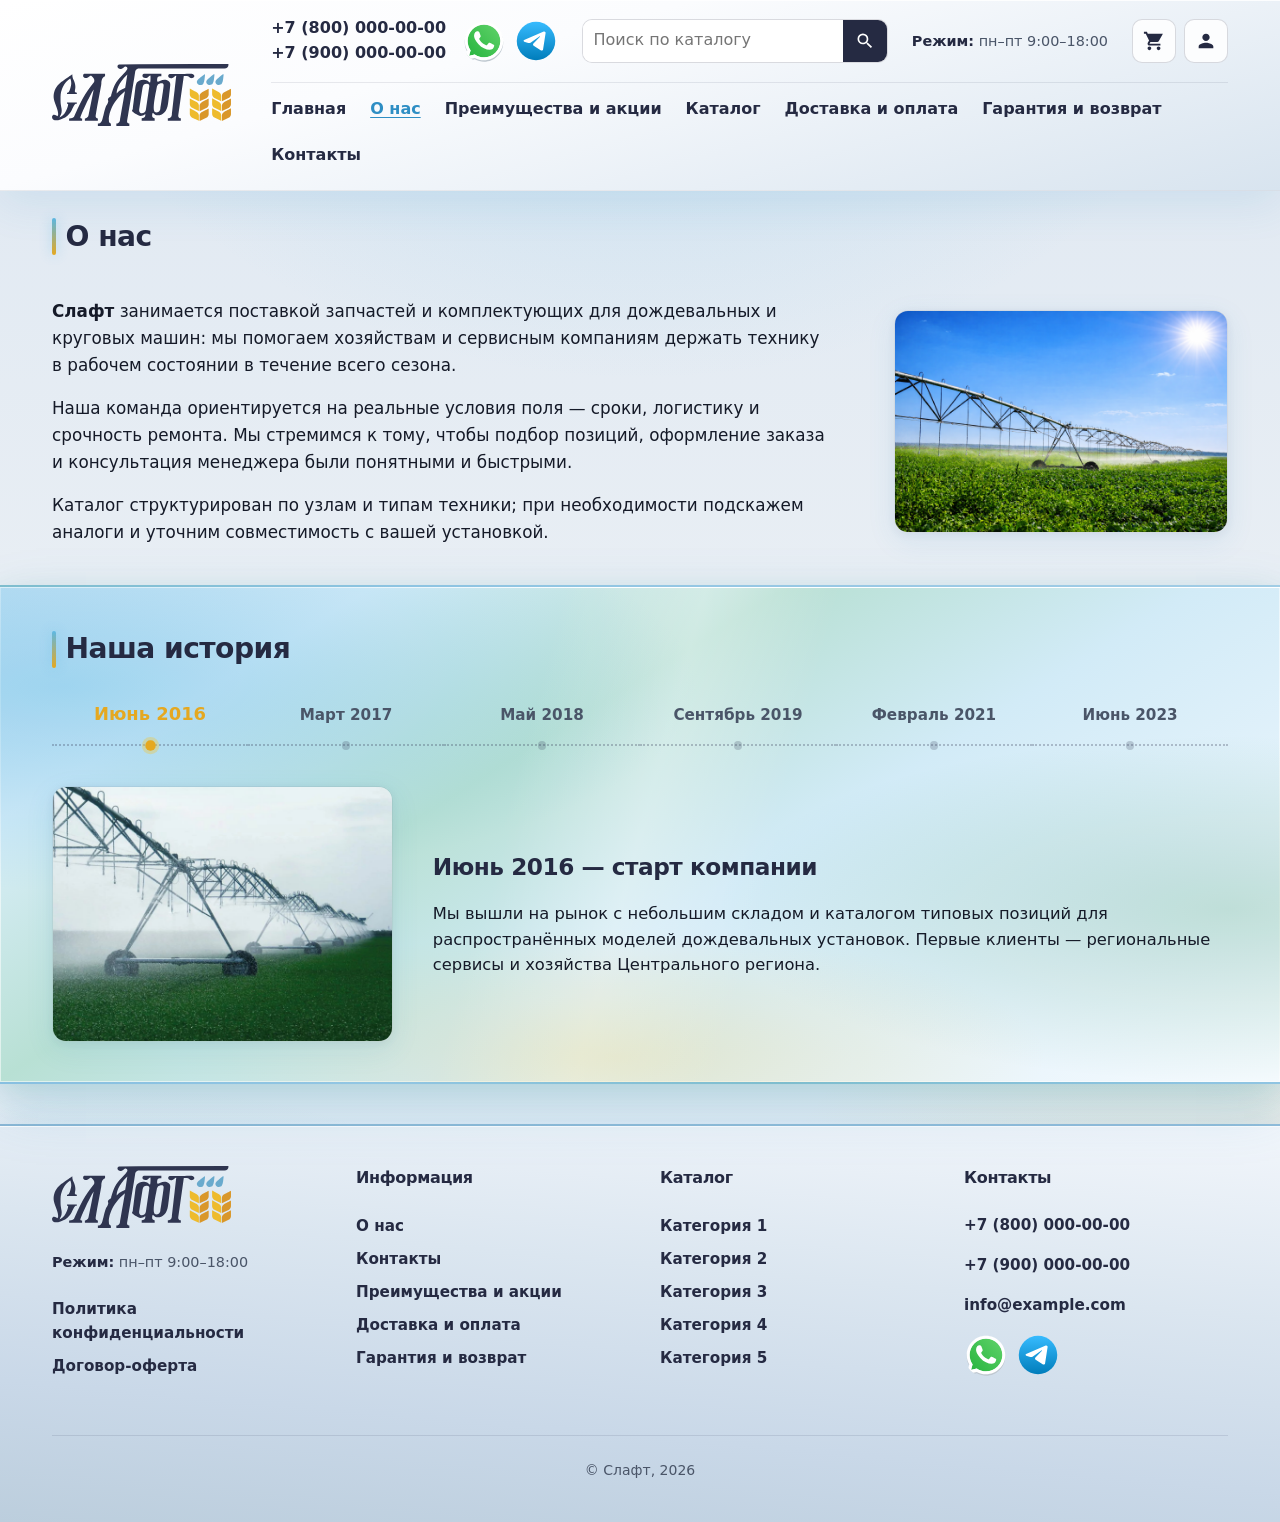
==== about.html @ 16a86bf6 "Add files via upload" ====
<!DOCTYPE html>
<html class="page-about" lang="ru">
<head>
    <meta charset="UTF-8">
    <meta name="viewport" content="width=device-width, initial-scale=1.0">
    <meta name="description" content="О компании Слафт — запчасти и комплектующие для дождевальных машин, наша история и ценности.">
    <title>О нас — Слафт</title>
    <link rel="stylesheet" href="css/style.css">
</head>
<body class="page-main__body">
    <header class="header">
        <div class="layout header__layout">
            <div class="header__bar">
                <a class="header__logo" href="index.html">
                    <img class="header__logo-img" src="./img/logo.svg" width="180" height="62" alt="Слафт" fetchpriority="high" decoding="async">
                </a>
                <button class="header__burger" type="button" aria-expanded="false" aria-controls="header-panel" aria-label="Открыть меню">
                    <span class="header__burger-line" aria-hidden="true"></span>
                    <span class="header__burger-line" aria-hidden="true"></span>
                    <span class="header__burger-line" aria-hidden="true"></span>
                </button>
            </div>
            <div class="header__panel" id="header-panel">
                <div class="header__contacts">
                    <div class="header__phone">
                        <a class="header__phone-number" href="tel:+78000000000">+7 (800) 000-00-00</a>
                        <a class="header__phone-number" href="tel:+79000000000">+7 (900) 000-00-00</a>
                    </div>
                    <div class="header__social">
                        <a class="header__social-link" href="#" aria-label="Написать в WhatsApp">
                            <img class="header__social-icon" src="./img/whatsapp.svg" width="40" height="40" alt="" decoding="async">
                        </a>
                        <a class="header__social-link" href="#" aria-label="Написать в Telegram">
                            <img class="header__social-icon" src="./img/telegram.svg" width="40" height="40" alt="" decoding="async">
                        </a>
                    </div>
                </div>
                <form class="header__search" action="#" method="get" role="search">
                    <label class="visually-hidden" for="catalog-search-about">Поиск по каталогу</label>
                    <input class="header__search-input" id="catalog-search-about" type="search" name="q" placeholder="Поиск по каталогу" autocomplete="off">
                    <button class="header__search-btn" type="submit" aria-label="Искать">
                        <svg class="header__icon" width="20" height="20" viewBox="0 0 24 24" aria-hidden="true"><path fill="currentColor" d="M15.5 14h-.79l-.28-.27A6.471 6.471 0 0 0 16 9.5 6.5 6.5 0 1 0 9.5 16c1.61 0 3.09-.59 4.23-1.57l.27.28v.79l5 4.99L20.49 19l-4.99-5zm-6 0C7.01 14 5 11.99 5 9.5S7.01 5 9.5 5 14 7.01 14 9.5 11.99 14 9.5 14z"/></svg>
                    </button>
                </form>
                <p class="header__hours"><span class="header__hours-label">Режим:</span> пн–пт 9:00–18:00</p>
                <div class="header__actions">
                    <a class="header__action" href="#" aria-label="Корзина">
                        <svg class="header__icon" width="22" height="22" viewBox="0 0 24 24" aria-hidden="true"><path fill="currentColor" d="M7 18c-1.1 0-2 .9-2 2s.9 2 2 2 2-.9 2-2-.9-2-2-2zM1 2v2h2l3.6 7.59-1.35 2.45c-.15.28-.25.61-.25.96 0 1.1.9 2 2 2h12v-2H7.42c-.14 0-.25-.11-.25-.25l.03-.12L8.1 13h7.45c.75 0 1.41-.41 1.75-1.03L21.7 4H5.21l-.94-2H1zm16 16c-1.1 0-2 .9-2 2s.9 2 2 2 2-.9 2-2-.9-2-2-2z"/></svg>
                    </a>
                    <a class="header__action" href="#" aria-label="Личный кабинет">
                        <svg class="header__icon" width="22" height="22" viewBox="0 0 24 24" aria-hidden="true"><path fill="currentColor" d="M12 12c2.21 0 4-1.79 4-4s-1.79-4-4-4-4 1.79-4 4 1.79 4 4 4zm0 2c-2.67 0-8 1.34-8 4v2h16v-2c0-2.66-5.33-4-8-4z"/></svg>
                    </a>
                </div>
                <nav class="header__nav" aria-label="Основное меню">
                    <ul class="header__nav-list">
                        <li class="header__nav-item"><a class="header__nav-link" href="index.html">Главная</a></li>
                        <li class="header__nav-item"><a class="header__nav-link header__nav-link--current" href="about.html">О нас</a></li>
                        <li class="header__nav-item"><a class="header__nav-link" href="advantages.html">Преимущества и акции</a></li>
                        <li class="header__nav-item"><a class="header__nav-link" href="#">Каталог</a></li>
                        <li class="header__nav-item"><a class="header__nav-link" href="#">Доставка и оплата</a></li>
                        <li class="header__nav-item"><a class="header__nav-link" href="#">Гарантия и возврат</a></li>
                        <li class="header__nav-item"><a class="header__nav-link" href="contacts.html">Контакты</a></li>
                    </ul>
                </nav>
            </div>
        </div>
    </header>

    <main class="about-page">
        <div class="about-page__intro">
            <div class="layout">
                <h1 class="section__title about-page__page-title" id="about-page-title">О нас</h1>
            </div>
        </div>

        <section class="about-page__section section" aria-labelledby="about-lead-heading">
            <div class="layout">
                <h2 class="visually-hidden" id="about-lead-heading">О компании</h2>
                <div class="about-page__split">
                    <div class="about-page__lead-text">
                        <p class="about-page__lead-p"><strong>Слафт</strong> занимается поставкой запчастей и комплектующих для дождевальных и круговых машин: мы помогаем хозяйствам и сервисным компаниям держать технику в рабочем состоянии в течение всего сезона.</p>
                        <p class="about-page__lead-p">Наша команда ориентируется на реальные условия поля — сроки, логистику и срочность ремонта. Мы стремимся к тому, чтобы подбор позиций, оформление заказа и консультация менеджера были понятными и быстрыми.</p>
                        <p class="about-page__lead-p">Каталог структурирован по узлам и типам техники; при необходимости подскажем аналоги и уточним совместимость с вашей установкой.</p>
                    </div>
                    <figure class="about-page__lead-media">
                        <img class="about-page__lead-img" src="./img/new-main-hero-bg.png" width="900" height="600" alt="Дождевальная машина на поле" loading="lazy" decoding="async">
                    </figure>
                </div>
            </div>
        </section>

        <section class="about-page__history section" aria-labelledby="about-history-title">
            <div class="layout">
                <h2 class="section__title" id="about-history-title">Наша история</h2>
                <div class="about-history" data-about-history>
                    <div class="about-history__rail-viewport">
                        <div class="about-history__rail" role="tablist" aria-label="Хронология компании">
                            <button type="button" class="about-history__tab about-history__tab--active" role="tab" aria-selected="true" id="about-hist-tab-0" aria-controls="about-hist-panel-0" data-about-history-tab="0">Июнь 2016</button>
                            <button type="button" class="about-history__tab" role="tab" aria-selected="false" id="about-hist-tab-1" aria-controls="about-hist-panel-1" data-about-history-tab="1">Март 2017</button>
                            <button type="button" class="about-history__tab" role="tab" aria-selected="false" id="about-hist-tab-2" aria-controls="about-hist-panel-2" data-about-history-tab="2">Май 2018</button>
                            <button type="button" class="about-history__tab" role="tab" aria-selected="false" id="about-hist-tab-3" aria-controls="about-hist-panel-3" data-about-history-tab="3">Сентябрь 2019</button>
                            <button type="button" class="about-history__tab" role="tab" aria-selected="false" id="about-hist-tab-4" aria-controls="about-hist-panel-4" data-about-history-tab="4">Февраль 2021</button>
                            <button type="button" class="about-history__tab" role="tab" aria-selected="false" id="about-hist-tab-5" aria-controls="about-hist-panel-5" data-about-history-tab="5">Июнь 2023</button>
                        </div>
                    </div>

                    <div class="about-history__panels">
                        <div class="about-history__panel" id="about-hist-panel-0" role="tabpanel" aria-labelledby="about-hist-tab-0">
                            <div class="about-history__panel-grid">
                                <figure class="about-history__figure">
                                    <img class="about-history__img" src="./img/Slogan-1.jpg" width="640" height="427" alt="" loading="lazy" decoding="async">
                                </figure>
                                <div class="about-history__text">
                                    <h3 class="about-history__panel-title">Июнь 2016 — старт компании</h3>
                                    <p class="about-history__panel-desc">Мы вышли на рынок с небольшим складом и каталогом типовых позиций для распространённых моделей дождевальных установок. Первые клиенты — региональные сервисы и хозяйства Центрального региона.</p>
                                </div>
                            </div>
                        </div>
                        <div class="about-history__panel" id="about-hist-panel-1" role="tabpanel" aria-labelledby="about-hist-tab-1" hidden>
                            <div class="about-history__panel-grid">
                                <figure class="about-history__figure">
                                    <img class="about-history__img" src="./img/Slogan-2.png" width="640" height="427" alt="" loading="lazy" decoding="async">
                                </figure>
                                <div class="about-history__text">
                                    <h3 class="about-history__panel-title">Март 2017 — расширение ассортимента</h3>
                                    <p class="about-history__panel-desc">Добавили узлы привода, шарниры и комплектующие для круговых машин нескольких брендов. Наладили прямые поставки от проверенных производителей, чтобы сократить срок ожидания редких деталей.</p>
                                </div>
                            </div>
                        </div>
                        <div class="about-history__panel" id="about-hist-panel-2" role="tabpanel" aria-labelledby="about-hist-tab-2" hidden>
                            <div class="about-history__panel-grid">
                                <figure class="about-history__figure">
                                    <img class="about-history__img" src="./img/Slogan-3.jfif" width="640" height="427" alt="" loading="lazy" decoding="async">
                                </figure>
                                <div class="about-history__text">
                                    <h3 class="about-history__panel-title">Май 2018 — работа «под сезон»</h3>
                                    <p class="about-history__panel-desc">Сформировали отдельную линию поддержки в пик полива: ускоренная комплектация заказов и приоритетная отгрузка для срочных ремонтов. Закрепили партнёрства с логистическими службами по ключевым направлениям.</p>
                                </div>
                            </div>
                        </div>
                        <div class="about-history__panel" id="about-hist-panel-3" role="tabpanel" aria-labelledby="about-hist-tab-3" hidden>
                            <div class="about-history__panel-grid">
                                <figure class="about-history__figure">
                                    <img class="about-history__img" src="./img/new-main-hero-bg.png" width="900" height="600" alt="" loading="lazy" decoding="async">
                                </figure>
                                <div class="about-history__text">
                                    <h3 class="about-history__panel-title">Сентябрь 2019 — цифровой каталог</h3>
                                    <p class="about-history__panel-desc">Запустили структурированный онлайн-каталог с поиском по артикулам и типам техники. Менеджеры получили единую базу кроссов и аналогов — подбор стал быстрее и прозрачнее для клиента.</p>
                                </div>
                            </div>
                        </div>
                        <div class="about-history__panel" id="about-hist-panel-4" role="tabpanel" aria-labelledby="about-hist-tab-4" hidden>
                            <div class="about-history__panel-grid">
                                <figure class="about-history__figure">
                                    <img class="about-history__img" src="./img/Slogan-2.png" width="640" height="427" alt="" loading="lazy" decoding="async">
                                </figure>
                                <div class="about-history__text">
                                    <h3 class="about-history__panel-title">Февраль 2021 — отсрочка и договоры</h3>
                                    <p class="about-history__panel-desc">Для постоянных клиентов ввели гибкие условия по оплате и отгрузке по договорённости. Расширили штат консультантов по совместимости запчастей с конкретными моделями машин.</p>
                                </div>
                            </div>
                        </div>
                        <div class="about-history__panel" id="about-hist-panel-5" role="tabpanel" aria-labelledby="about-hist-tab-5" hidden>
                            <div class="about-history__panel-grid">
                                <figure class="about-history__figure">
                                    <img class="about-history__img" src="./img/Slogan-1.jpg" width="640" height="427" alt="" loading="lazy" decoding="async">
                                </figure>
                                <div class="about-history__text">
                                    <h3 class="about-history__panel-title">Июнь 2023 — на сегодня</h3>
                                    <p class="about-history__panel-desc">Продолжаем наращивать склад и работать с поставщиками по всей стране. Фокус по-прежнему на качестве позиций, честных сроках и понятной коммуникации — от заявки до получения запчастей в хозяйстве.</p>
                                </div>
                            </div>
                        </div>
                    </div>
                </div>
            </div>
        </section>
    </main>

    <footer class="footer">
        <div class="layout footer__layout">
            <div class="footer__col footer__col--brand">
                <a class="footer__logo" href="index.html">
                    <img class="footer__logo-img" src="./img/logo.svg" width="180" height="62" alt="Слафт" decoding="async" loading="lazy">
                </a>
                <p class="footer__hours"><span class="footer__hours-label">Режим:</span> пн–пт 9:00–18:00</p>
                <ul class="footer__legal">
                    <li><a class="footer__link" href="#">Политика конфиденциальности</a></li>
                    <li><a class="footer__link" href="#">Договор-оферта</a></li>
                </ul>
            </div>
            <nav class="footer__col footer__col--info" aria-labelledby="footer-info-title">
                <p class="footer__col-title" id="footer-info-title">Информация</p>
                <ul class="footer__list">
                    <li><a class="footer__link" href="about.html">О нас</a></li>
                    <li><a class="footer__link" href="contacts.html">Контакты</a></li>
                    <li><a class="footer__link" href="advantages.html">Преимущества и акции</a></li>
                    <li><a class="footer__link" href="#">Доставка и оплата</a></li>
                    <li><a class="footer__link" href="#">Гарантия и возврат</a></li>
                </ul>
            </nav>
            <nav class="footer__col footer__col--catalog" aria-labelledby="footer-catalog-title">
                <a class="footer__col-title footer__col-title--link" id="footer-catalog-title" href="#">Каталог</a>
                <ul class="footer__list">
                    <li><a class="footer__link" href="#">Категория 1</a></li>
                    <li><a class="footer__link" href="#">Категория 2</a></li>
                    <li><a class="footer__link" href="#">Категория 3</a></li>
                    <li><a class="footer__link" href="#">Категория 4</a></li>
                    <li><a class="footer__link" href="#">Категория 5</a></li>
                </ul>
            </nav>
            <div class="footer__col footer__col--contacts" aria-labelledby="footer-contacts-title">
                <p class="footer__col-title" id="footer-contacts-title">Контакты</p>
                <a class="footer__link footer__link--phone" href="tel:+78000000000">+7 (800) 000-00-00</a>
                <a class="footer__link footer__link--phone" href="tel:+79000000000">+7 (900) 000-00-00</a>
                <a class="footer__link footer__link--mail" href="mailto:info@example.com">info@example.com</a>
                <div class="footer__social">
                    <a class="footer__social-link" href="#" aria-label="Написать в WhatsApp">
                        <img class="footer__social-icon" src="./img/whatsapp.svg" width="40" height="40" alt="" decoding="async">
                    </a>
                    <a class="footer__social-link" href="#" aria-label="Написать в Telegram">
                        <img class="footer__social-icon" src="./img/telegram.svg" width="40" height="40" alt="" decoding="async">
                    </a>
                </div>
            </div>
            <p class="footer__copy">© Слафт, <span id="footer-year">2026</span></p>
        </div>
    </footer>

    <script src="js/main.js" defer></script>
</body>
</html>
---- css/style.css ----
:root {
    --color-steel-dark: #252a42;
    --color-steel-mid: #35425c;
    --color-sky: #5cb8e5;
    --color-sky-deep: #2e8ec4;
    --color-gold: #f4c430;
    --color-gold-deep: #e5a820;
    --color-field: #1f8a55;
    --color-field-soft: rgba(31, 138, 85, 0.12);
    --color-metal-1: #eef2f7;
    --color-metal-2: #a8b8c8;
    --color-metal-3: #fbfcfe;
    --color-bg-page: #e8eef4;
    --color-bg-card: #fff;
    --color-text: #151a28;
    --color-text-muted: #4a5568;
    --color-text-on-dark: #f8fafc;
    --space-xs: 0.5rem;
    --space-sm: 1rem;
    --space-md: 1.5rem;
    --space-lg: 2.5rem;
    --space-xl: 4rem;
    --radius: 10px;
    --radius-lg: 14px;
    --shadow-soft: 0 10px 32px rgba(46, 142, 196, 0.12), 0 4px 12px rgba(47, 53, 80, 0.06);
    --shadow-card: 0 8px 28px rgba(46, 142, 196, 0.1), 0 2px 8px rgba(47, 53, 80, 0.06);
    --layout-max: 100%;
    --header-z: 100;
    --transition: 0.2s ease;
}

*,
*::before,
*::after {
    box-sizing: border-box;
}

html {
    scroll-behavior: smooth;
}

@media (prefers-reduced-motion: reduce) {
    html {
        scroll-behavior: auto;
    }
}

body {
    margin: 0;
    font-family: system-ui, -apple-system, "Segoe UI", Roboto, Ubuntu, "Helvetica Neue", sans-serif;
    font-size: 1rem;
    line-height: 1.55;
    color: var(--color-text);
    background-color: var(--color-bg-page);
    background-image:
        radial-gradient(ellipse 100% 70% at 50% -10%, rgba(92, 184, 229, 0.28), transparent 50%),
        radial-gradient(ellipse 80% 55% at 12% 100%, rgba(31, 138, 85, 0.18), transparent 52%),
        radial-gradient(ellipse 70% 50% at 92% 85%, rgba(244, 196, 48, 0.14), transparent 48%),
        linear-gradient(180deg, #dfe8f2 0%, var(--color-bg-page) 38%, #e4edf5 100%);
}

img {
    max-width: 100%;
    height: auto;
    display: block;
}

a {
    color: var(--color-sky-deep);
    text-decoration-thickness: 1px;
    text-underline-offset: 0.15em;
}

a:hover {
    color: var(--color-steel-dark);
}

.visually-hidden {
    position: absolute;
    width: 1px;
    height: 1px;
    padding: 0;
    margin: -1px;
    overflow: hidden;
    clip: rect(0, 0, 0, 0);
    white-space: nowrap;
    border: 0;
}

.layout {
    width: 100%;
    max-width: var(--layout-max);
    margin-inline: auto;
    padding-inline: var(--space-sm);
}

@media (min-width: 768px) {
    .layout {
        padding-inline: var(--space-md);
    }
}

@media (min-width: 1024px) {
    :root {
        --layout-max: min(1240px, calc(100vw - 3rem));
    }
}

@media (min-width: 1280px) {
    :root {
        --layout-max: min(1380px, calc(100vw - 3.5rem));
    }
}

@media (min-width: 1440px) {
    :root {
        --layout-max: min(1520px, calc(100vw - 4rem));
    }
}

@media (min-width: 1920px) {
    :root {
        --layout-max: min(1680px, calc(100vw - 5rem));
    }
}

.section {
    padding-block: var(--space-lg);
}

.section--tight {
    padding-block: var(--space-md);
}

.section--alt {
    background: linear-gradient(180deg, rgba(255, 255, 255, 0.92) 0%, rgba(248, 251, 255, 0.88) 100%);
    backdrop-filter: blur(8px);
    border-block: 1px solid rgba(92, 184, 229, 0.2);
    box-shadow: inset 0 1px 0 rgba(255, 255, 255, 0.9);
}

.section__title {
    position: relative;
    margin: 0 0 var(--space-md);
    font-size: clamp(1.35rem, 2.2vw, 1.85rem);
    font-weight: 800;
    color: var(--color-steel-dark);
    letter-spacing: -0.02em;
    padding-left: 0.85rem;
}

.section__title::before {
    content: "";
    position: absolute;
    left: 0;
    top: 0.12em;
    bottom: 0.12em;
    width: 4px;
    border-radius: 2px;
    background: linear-gradient(180deg, var(--color-sky), var(--color-gold-deep));
    box-shadow: 0 0 12px rgba(92, 184, 229, 0.45);
}

.section__title--on-dark {
    color: var(--color-text-on-dark);
}

.section__title--on-dark::before {
    background: linear-gradient(180deg, #7fd4ff, var(--color-gold));
    box-shadow: 0 0 14px rgba(244, 196, 48, 0.5);
}

.section__lead {
    margin: calc(-1 * var(--space-sm)) 0 var(--space-md);
    color: var(--color-text-muted);
    max-width: 42rem;
}

.header {
    position: sticky;
    top: 0;
    z-index: var(--header-z);
    background: linear-gradient(165deg, #fff 0%, var(--color-metal-3) 35%, #d8e4ef 100%);
    border-bottom: 1px solid rgba(47, 53, 80, 0.1);
    box-shadow:
        0 1px 0 rgba(255, 255, 255, 0.85) inset,
        0 12px 40px rgba(46, 142, 196, 0.12);
}

.header__layout {
    padding-block: var(--space-sm);
}

.header__bar {
    display: flex;
    align-items: center;
    justify-content: space-between;
    gap: var(--space-sm);
}

.header__logo {
    flex-shrink: 0;
    text-decoration: none;
    position: relative;
    z-index: 2;
    display: inline-flex;
    align-items: center;
    line-height: 0;
}

.header__logo:hover {
    opacity: 0.92;
}

.header__logo-img {
    display: block;
    width: clamp(148px, 32vw, 200px);
    height: auto;
    max-height: 58px;
    object-fit: contain;
    object-position: left center;
}

.header__burger {
    display: flex;
    flex-direction: column;
    justify-content: center;
    gap: 5px;
    width: 44px;
    height: 44px;
    padding: 0;
    border: 1px solid rgba(47, 53, 80, 0.2);
    border-radius: var(--radius);
    background: rgba(255, 255, 255, 0.65);
    cursor: pointer;
    transition: background var(--transition), border-color var(--transition);
}

.header__burger:hover {
    background: #fff;
    border-color: var(--color-sky);
}

.header__burger-line {
    display: block;
    width: 20px;
    height: 2px;
    margin-inline: auto;
    background: var(--color-steel-dark);
    border-radius: 1px;
    transition: transform var(--transition), opacity var(--transition);
}

.header__panel {
    display: none;
    flex-direction: column;
    gap: var(--space-md);
    padding-top: var(--space-md);
    border-top: 1px solid rgba(47, 53, 80, 0.1);
    margin-top: var(--space-sm);
}

.header--nav-open .header__panel {
    display: flex;
}

.header--nav-open .header__burger-line:nth-child(1) {
    transform: translateY(7px) rotate(45deg);
}

.header--nav-open .header__burger-line:nth-child(2) {
    opacity: 0;
}

.header--nav-open .header__burger-line:nth-child(3) {
    transform: translateY(-7px) rotate(-45deg);
}

@media (min-width: 960px) {
    .header__burger {
        display: none;
    }

    .header__layout {
        display: grid;
        grid-template-columns: max-content minmax(0, 1fr);
        grid-template-rows: auto auto;
        align-items: center;
        column-gap: var(--space-lg);
        row-gap: var(--space-sm);
        padding-block: var(--space-sm);
    }

    .header__bar {
        display: contents;
    }

    .header__logo {
        grid-column: 1;
        grid-row: 1 / -1;
        align-self: center;
    }

    .header__logo-img {
        width: clamp(168px, 14vw, 220px);
        max-height: 62px;
    }

    .header__panel {
        grid-column: 2;
        grid-row: 1 / -1;
        display: grid;
        grid-template-columns: max-content minmax(12rem, 1fr) auto auto;
        grid-template-rows: auto auto;
        align-items: center;
        column-gap: var(--space-md);
        row-gap: var(--space-sm);
        padding-top: 0;
        margin-top: 0;
        border-top: none;
    }

    .header__contacts {
        grid-column: 1;
        grid-row: 1;
        justify-self: start;
        max-width: max-content;
    }

    .header__search {
        grid-column: 2;
        grid-row: 1;
        width: 100%;
        min-width: 0;
        justify-self: stretch;
    }

    .header__hours {
        grid-column: 3;
        grid-row: 1;
        margin: 0;
        text-align: left;
        white-space: nowrap;
        justify-self: start;
    }

    .header__actions {
        grid-column: 4;
        grid-row: 1;
        display: flex;
        gap: var(--space-xs);
        justify-self: end;
    }

    .header__nav {
        grid-column: 1 / -1;
        grid-row: 2;
        padding-top: var(--space-xs);
        border-top: 1px solid rgba(47, 53, 80, 0.1);
    }

    .header__panel,
    .header--nav-open .header__panel {
        display: grid;
    }
}

.header__contacts {
    display: flex;
    flex-wrap: wrap;
    align-items: center;
    gap: var(--space-xs) var(--space-sm);
}

.header__phone {
    display: flex;
    flex-direction: column;
}

.header__phone-number {
    font-weight: 600;
    color: var(--color-steel-dark);
    text-decoration: none; 
}

.header__phone-number:hover {
    color: var(--color-sky-deep);
}

.header__social {
    display: flex;
    gap: var(--space-xs);
}

.header__social-link {
    display: inline-flex;
    align-items: center;
    justify-content: center;
    width: 2.75rem;
    height: 2.75rem;
    padding: 0;
    text-decoration: none;
    border: none;
    border-radius: 50%;
    background: transparent;
    transition: filter var(--transition), transform var(--transition);
}

.header__social-link:hover {
    filter: drop-shadow(0 0 10px rgba(244, 196, 48, 0.85)) drop-shadow(0 0 22px rgba(92, 184, 229, 0.45));
    transform: scale(1.06);
}

.header__social-link:focus-visible {
    outline: 2px solid var(--color-sky-deep);
    outline-offset: 4px;
    border-radius: 50%;
}

.header__social-icon {
    display: block;
    width: 2.75rem;
    height: 2.75rem;
    flex-shrink: 0;
    border-radius: 50%;
    object-fit: contain;
}

@media (prefers-reduced-motion: reduce) {
    .header__social-link {
        transition: filter var(--transition);
    }

    .header__social-link:hover {
        transform: none;
    }
}

.header__hours {
    margin: 0;
    font-size: 0.9rem;
    color: var(--color-text-muted);
}

.header__hours-label {
    font-weight: 600;
    color: var(--color-steel-dark);
}

.header__search {
    display: flex;
    align-items: stretch;
    width: 100%;
    max-width: 100%;
    border: 1px solid rgba(47, 53, 80, 0.18);
    border-radius: var(--radius);
    overflow: hidden;
    background: #fff;
}

.header__search-input {
    flex: 1;
    min-width: 0;
    padding: 0.55rem 0.65rem;
    border: none;
    font: inherit;
}

.header__search-input:focus {
    outline: none;
}

.header__search:focus-within {
    border-color: var(--color-sky);
    box-shadow: 0 0 0 2px rgba(105, 170, 205, 0.25);
}

.header__search-btn {
    display: flex;
    align-items: center;
    justify-content: center;
    width: 44px;
    border: none;
    background: var(--color-steel-dark);
    color: #fff;
    cursor: pointer;
    transition: background var(--transition);
}

.header__search-btn:hover {
    background: var(--color-sky-deep);
}

.header__actions {
    display: flex;
    gap: var(--space-xs);
}

.header__action {
    display: flex;
    align-items: center;
    justify-content: center;
    width: 44px;
    height: 44px;
    color: var(--color-steel-dark);
    text-decoration: none;
    border: 1px solid rgba(47, 53, 80, 0.18);
    border-radius: var(--radius);
    background: rgba(255, 255, 255, 0.85);
    transition: border-color var(--transition), color var(--transition);
}

.header__action:hover {
    border-color: var(--color-sky);
    color: var(--color-sky-deep);
}

.header__icon {
    flex-shrink: 0;
}

.header__nav-list {
    list-style: none;
    margin: 0;
    padding: 0;
    display: flex;
    flex-direction: column;
    gap: var(--space-xs);
}

@media (min-width: 960px) {
    .header__nav-list {
        flex-direction: row;
        flex-wrap: wrap;
        gap: var(--space-xs) var(--space-md);
    }
}

.header__nav-link {
    display: block;
    padding: 0.4rem 0;
    font-weight: 600;
    color: var(--color-steel-dark);
    text-decoration: none;
    border-radius: 4px;
}

.header__nav-link:hover {
    color: var(--color-sky-deep);
}

.header__nav-link--current {
    color: var(--color-sky-deep);
    text-decoration: underline;
    text-underline-offset: 0.2em;
}

.hero {
    position: relative;
    min-height: min(58vh, 460px);
    display: flex;
    align-items: flex-end;
    overflow: hidden;
}

@media (min-width: 1280px) {
    .hero {
        min-height: min(62vh, 560px);
    }
}

@media (min-width: 1920px) {
    .hero {
        min-height: min(64vh, 660px);
    }
}

.hero__media {
    position: absolute;
    inset: 0;
    z-index: 0;
    overflow: hidden;
}

.hero__img {
    position: absolute;
    inset: 0;
    display: block;
    width: 100%;
    height: 100%;
    object-fit: cover;
    /* Верх кадра (небо, крыша техники) не обрезаем первым — лишнее уходит вниз */
    object-position: center;
}

.hero__inner {
    position: relative;
    z-index: 2;
    padding-block: var(--space-lg) var(--space-xl);
}

/* Якорь под липкий шапкой */
#catalog-teaser {
    scroll-margin-top: clamp(4.5rem, 12vw, 6rem);
}

.hero__content {
    position: relative;
    max-width: min(42rem, 96%);
    padding: 0;
    margin: 0;
    opacity: 0;
    visibility: hidden;
    transform: translate3d(-120%, 0, 0);
    filter: blur(10px);
}

.hero__content--visible {
    visibility: visible;
    animation: hero-content-enter 2.75s linear forwards;
}

/* Въезд слева, удары «об правую стенку» с затухающей амплитудой, лёгкий подпрыг при первом ударе */
@keyframes hero-content-enter {
    0% {
        opacity: 0;
        transform: translate3d(-120%, 0, 0);
        filter: blur(10px);
    }

    10% {
        opacity: 0.35;
        filter: blur(7px);
    }

    22% {
        opacity: 1;
        filter: blur(3px);
    }

    34% {
        transform: translate3d(1.15rem, 0, 0);
        filter: blur(1px);
    }

    /* первый удар + короткий подпрыг */
    38% {
        transform: translate3d(1.55rem, -0.35rem, 0);
        filter: blur(0.5px);
    }

    44% {
        transform: translate3d(-0.72rem, 0, 0);
    }

    50% {
        transform: translate3d(0.58rem, 0, 0);
    }

    56% {
        transform: translate3d(-0.4rem, 0, 0);
    }

    63% {
        transform: translate3d(0.32rem, 0, 0);
    }

    70% {
        transform: translate3d(-0.22rem, 0, 0);
    }

    77% {
        transform: translate3d(0.16rem, 0, 0);
    }

    84% {
        transform: translate3d(-0.1rem, 0, 0);
    }

    91% {
        transform: translate3d(0.06rem, 0, 0);
    }

    96% {
        transform: translate3d(-0.03rem, 0, 0);
        filter: blur(0);
    }

    100% {
        opacity: 1;
        transform: translate3d(0, 0, 0);
        filter: blur(0);
    }
}

@media (prefers-reduced-motion: reduce) {
    .hero__content {
        opacity: 1;
        visibility: visible;
        transform: none;
        filter: none;
        animation: none;
    }

    .hero__content--visible {
        animation: none;
    }
}

.hero__title {
    margin: 0 0 var(--space-sm);
    max-width: min(22ch, 96%);
    font-size: clamp(1.55rem, 3.2vw, 2.65rem);
    font-weight: 800;
    line-height: 1.14;
    letter-spacing: -0.015em;
    color: #fff;
    text-shadow:
        0 1px 0 rgba(0, 0, 0, 0.9),
        0 -1px 0 rgba(0, 0, 0, 0.75),
        1px 0 0 rgba(0, 0, 0, 0.82),
        -1px 0 0 rgba(0, 0, 0, 0.82),
        1px 1px 0 rgba(0, 0, 0, 0.72),
        -1px 1px 0 rgba(0, 0, 0, 0.72),
        1px -1px 0 rgba(0, 0, 0, 0.72),
        -1px -1px 0 rgba(0, 0, 0, 0.72),
        0 0 1px rgba(0, 0, 0, 0.95),
        0 0 18px rgba(0, 0, 0, 0.55),
        0 0 42px rgba(0, 0, 0, 0.45),
        0 8px 36px rgba(0, 0, 0, 0.5);
}

@media (min-width: 1440px) {
    .hero__title {
        max-width: min(30ch, 95%);
    }
}

.hero__catalog-link {
    display: inline-flex;
    align-items: center;
    gap: 0.4em;
    margin: 0;
    max-width: min(42rem, 100%);
    font-size: clamp(1.2rem, 2.55vw, 2.05rem);
    line-height: 1.45;
    letter-spacing: 0.02em;
    font-weight: 700;
    color: #fff;
    text-decoration: underline;
    text-decoration-color: rgba(255, 255, 255, 0.88);
    text-decoration-thickness: max(1px, 0.08em);
    text-underline-offset: 0.24em;
    text-shadow:
        0 1px 0 rgba(0, 0, 0, 0.88),
        0 -1px 0 rgba(0, 0, 0, 0.72),
        1px 0 0 rgba(0, 0, 0, 0.8),
        -1px 0 0 rgba(0, 0, 0, 0.8),
        1px 1px 0 rgba(0, 0, 0, 0.68),
        -1px 1px 0 rgba(0, 0, 0, 0.68),
        1px -1px 0 rgba(0, 0, 0, 0.68),
        -1px -1px 0 rgba(0, 0, 0, 0.68),
        0 0 14px rgba(0, 0, 0, 0.48),
        0 6px 28px rgba(0, 0, 0, 0.42);
    transition: text-decoration-color 0.2s ease, opacity 0.2s ease;
}

.hero__catalog-link:hover {
    color: #fff;
    text-decoration-color: #fff;
    opacity: 0.96;
}

.hero__catalog-link:focus-visible {
    outline: 2px solid rgba(255, 255, 255, 0.95);
    outline-offset: 4px;
    border-radius: 4px;
}

.hero__catalog-link__chevron {
    flex-shrink: 0;
    width: 0.85em;
    height: 0.85em;
    margin-top: 0.08em;
    filter: drop-shadow(0 0 1px rgba(0, 0, 0, 0.9)) drop-shadow(0 1px 2px rgba(0, 0, 0, 0.5));
}

.motto {
    text-align: center;
    background: linear-gradient(
        95deg,
        rgba(31, 138, 85, 0.12) 0%,
        rgba(92, 184, 229, 0.14) 45%,
        rgba(244, 196, 48, 0.12) 100%
    );
    border-top: 1px solid rgba(92, 184, 229, 0.28);
    border-bottom: 1px solid rgba(229, 168, 32, 0.22);
}

.motto__text {
    margin: 0;
    font-size: clamp(1.2rem, 2.2vw, 1.6rem);
    font-weight: 800;
    letter-spacing: -0.02em;
    color: var(--color-steel-dark);
    text-shadow: 0 0 28px rgba(92, 184, 229, 0.35);
}

.cta-catalog__glow {
    padding: 0;
    border-radius: var(--radius-lg);
    background: transparent;
}

.cta-catalog__inner {
    position: relative;
    overflow: hidden;
    isolation: isolate;
    padding: var(--space-md) var(--space-lg);
    border-radius: var(--radius-lg);
    text-align: center;
    background: #fff;
    border: 1px solid rgba(47, 53, 80, 0.1);
    box-shadow: var(--shadow-card);
}

.cta-catalog__inner::before {
    content: "";
    position: absolute;
    top: -130%;
    right: -130%;
    bottom: -130%;
    left: -130%;
    z-index: 0;
    pointer-events: none;
    background: linear-gradient(
        308deg,
        transparent 36%,
        rgba(31, 138, 85, 0.16) 42%,
        rgba(234, 205, 88, 0.42) 46.5%,
        rgba(255, 244, 200, 0.92) 50%,
        rgba(220, 175, 45, 0.38) 53.5%,
        rgba(31, 138, 85, 0.14) 58%,
        transparent 64%
    );
    animation: cta-metal-shine 7s ease-in-out infinite alternate;
    opacity: 0.92;
}

@media (prefers-reduced-motion: reduce) {
    .cta-catalog__inner::before {
        animation: none;
        transform: translate(-10%, -10%);
        opacity: 0.55;
    }
}

@keyframes cta-metal-shine {
    0% {
        transform: translate(32%, 32%);
    }

    100% {
        transform: translate(-32%, -32%);
    }
}

.cta-catalog__inner > * {
    position: relative;
    z-index: 1;
}

.cta-catalog__title {
    margin: 0 0 var(--space-sm);
    font-size: clamp(1.2rem, 2.2vw, 1.5rem);
    color: var(--color-steel-dark);
}

.cta-catalog__text {
    margin: 0 0 var(--space-md);
    color: var(--color-text-muted);
    max-width: 36rem;
    margin-inline: auto;
}

.button {
    display: inline-flex;
    align-items: center;
    justify-content: center;
    padding: 0.65rem 1.35rem;
    font: inherit;
    font-weight: 700;
    text-decoration: none;
    border-radius: var(--radius);
    border: 2px solid transparent;
    cursor: pointer;
    transition: background var(--transition), color var(--transition), border-color var(--transition), transform var(--transition);
}

.button--primary {
    background: linear-gradient(145deg, #ffe066 0%, var(--color-gold) 35%, var(--color-gold-deep) 100%);
    color: var(--color-steel-dark);
    border-color: rgba(47, 53, 80, 0.12);
    box-shadow:
        0 4px 18px rgba(229, 168, 32, 0.45),
        0 0 0 1px rgba(255, 255, 255, 0.35) inset;
}

.button--primary:hover {
    transform: translateY(-1px);
    color: var(--color-steel-dark);
}

@media (prefers-reduced-motion: reduce) {
    .button--primary:hover {
        transform: none;
    }
}

.button--outline {
    background: #fff;
    color: var(--color-sky-deep);
    border-color: rgba(46, 142, 196, 0.55);
    box-shadow: none;
}

.button--outline:hover {
    border-color: var(--color-sky-deep);
    background: rgba(92, 184, 229, 0.1);
    color: var(--color-steel-dark);
    transform: translateY(-1px);
}

@media (prefers-reduced-motion: reduce) {
    .button--outline:hover {
        transform: none;
    }
}

.grid-cards {
    list-style: none;
    margin: 0;
    padding: 0;
    display: grid;
    gap: var(--space-md);
    grid-template-columns: 1fr;
}

@media (min-width: 600px) {
    .grid-cards {
        grid-template-columns: repeat(2, 1fr);
    }
}

@media (min-width: 960px) {
    .grid-cards {
        grid-template-columns: repeat(4, 1fr);
    }

    .grid-cards--2 {
        grid-template-columns: repeat(3, 1fr);
    }
}

.card {
    margin: 0;
    padding: var(--space-md);
    border-radius: var(--radius);
}

.card__title {
    margin: 0 0 var(--space-xs);
    font-size: 1.05rem;
    color: var(--color-steel-dark);
}

.card__text {
    margin: 0;
    font-size: 0.95rem;
    color: var(--color-text-muted);
}

.card--metal {
    position: relative;
    overflow: hidden;
    background: linear-gradient(150deg, #fff 0%, var(--color-metal-3) 45%, #dce6f0 100%);
    border: 1px solid rgba(46, 142, 196, 0.22);
    box-shadow: var(--shadow-card), inset 0 1px 0 rgba(255, 255, 255, 0.95);
}

.card--metal::before {
    content: "";
    position: absolute;
    top: 0;
    left: 0;
    right: 0;
    height: 3px;
    background: linear-gradient(90deg, var(--color-field), var(--color-sky), var(--color-gold));
    border-radius: var(--radius) var(--radius) 0 0;
}

/*
 * Раньше модификатор .section--bright использовался у «Кому подойдут наши запчасти».
 * Секция снята; те же правила перенесены на .trust.section ниже.
 *
.section--bright {
    background: linear-gradient(128deg, #1a1f35 0%, var(--color-steel-dark) 35%, #1e4a6b 78%, var(--color-steel-mid) 100%);
    color: var(--color-text-on-dark);
    position: relative;
}

.section--bright::before {
    content: "";
    position: absolute;
    inset: 0;
    background: radial-gradient(circle at 78% 18%, rgba(92, 184, 229, 0.35), transparent 42%),
        radial-gradient(circle at 12% 78%, rgba(244, 196, 48, 0.22), transparent 38%),
        radial-gradient(circle at 50% 50%, rgba(31, 138, 85, 0.12), transparent 55%);
    pointer-events: none;
}

.section--bright .layout {
    position: relative;
    z-index: 1;
}
*/

/* Фон бывшего блока «Кому подойдут наши запчасти» — для «Нам доверяют» */
.trust.section {
    background: linear-gradient(128deg, #1a1f35 0%, var(--color-steel-dark) 35%, #1e4a6b 78%, var(--color-steel-mid) 100%);
    color: var(--color-text-on-dark);
    position: relative;
}

.trust.section::before {
    content: "";
    position: absolute;
    inset: 0;
    background: radial-gradient(circle at 78% 18%, rgba(92, 184, 229, 0.35), transparent 42%),
        radial-gradient(circle at 12% 78%, rgba(244, 196, 48, 0.22), transparent 38%),
        radial-gradient(circle at 50% 50%, rgba(31, 138, 85, 0.12), transparent 55%);
    pointer-events: none;
}

.trust.section .layout {
    position: relative;
    z-index: 1;
}

/* «Наши преимущества и акции» и «Наша история» (О нас): общая светлая полоса */
.advantages.section,
.about-page__history.section {
    position: relative;
    color: var(--color-text);
    background: linear-gradient(
        148deg,
        #c8e4f5 0%,
        #d9eef9 18%,
        #b8e0d4 38%,
        #d2ebf7 58%,
        #e8f4fc 82%,
        #f4fafd 100%
    );
    border-block: 2px solid rgba(46, 142, 196, 0.42);
    box-shadow:
        inset 0 1px 0 rgba(255, 255, 255, 0.98),
        inset 0 0 0 1px rgba(255, 255, 255, 0.55),
        0 22px 56px rgba(46, 142, 196, 0.2),
        0 10px 28px rgba(31, 138, 85, 0.12);
}

.advantages.section::before,
.about-page__history.section::before {
    content: "";
    position: absolute;
    inset: 0;
    pointer-events: none;
    background:
        radial-gradient(ellipse 90% 75% at 5% 20%, rgba(92, 184, 229, 0.45), transparent 55%),
        radial-gradient(ellipse 80% 70% at 96% 65%, rgba(31, 138, 85, 0.22), transparent 50%),
        radial-gradient(ellipse 65% 50% at 48% 95%, rgba(244, 196, 48, 0.22), transparent 52%),
        linear-gradient(105deg, transparent 40%, rgba(255, 255, 255, 0.35) 50%, transparent 60%);
    opacity: 0.95;
}

.advantages.section .layout,
.about-page__history.section .layout {
    position: relative;
    z-index: 1;
}

.card--glass {
    background: linear-gradient(145deg, rgba(255, 255, 255, 0.16), rgba(255, 255, 255, 0.06));
    border: 1px solid rgba(255, 255, 255, 0.35);
    backdrop-filter: blur(10px);
    box-shadow: 0 8px 32px rgba(0, 0, 0, 0.2), inset 0 1px 0 rgba(255, 255, 255, 0.25);
}

.card--glass .card__title {
    color: #fff;
}

.card--glass .card__text {
    color: rgba(255, 255, 255, 0.88);
}

.benefits__glow {
    padding: 2px;
    border-radius: var(--radius-lg);
    background: linear-gradient(
        120deg,
        var(--color-sky),
        var(--color-metal-2),
        var(--color-gold),
        var(--color-sky-deep),
        var(--color-sky)
    );
    background-size: 200% 200%;
    animation: benefits-gradient-flow 12s linear infinite;
}

@media (prefers-reduced-motion: reduce) {
    .benefits__glow {
        animation: none;
        background-size: 100% 100%;
    }
}

@keyframes benefits-gradient-flow {
    0% {
        background-position: 0% 50%;
    }

    50% {
        background-position: 100% 50%;
    }

    100% {
        background-position: 0% 50%;
    }
}

.benefits__inner {
    padding: var(--space-md) var(--space-lg);
    border-radius: calc(var(--radius-lg) - 2px);
    background: linear-gradient(180deg, #fff 0%, #f7fbff 100%);
    box-shadow: var(--shadow-card);
}

.benefits__list {
    margin: 0;
    padding-left: 1.1rem;
    color: var(--color-text-muted);
}

.benefits__item {
    margin-bottom: var(--space-sm);
}

.benefits__item:last-child {
    margin-bottom: 0;
}

.benefits__strong {
    color: var(--color-steel-dark);
}

/* Девиз: отдельный светлый фон от «Выгодно», три фото с мягким перетеканием по швам */
.slogan-strip.section {
    position: relative;
    padding-block: var(--space-lg);
    background: linear-gradient(
        180deg,
        #ddeaf5 0%,
        #e8f2fa 35%,
        #eef6fc 70%,
        #f4f9fd 100%
    );
    border-top: 1px solid rgba(46, 142, 196, 0.35);
    box-shadow:
        inset 0 1px 0 rgba(255, 255, 255, 0.9),
        0 10px 36px rgba(46, 142, 196, 0.1);
}

.slogan-strip.section::before {
    content: "";
    position: absolute;
    inset: 0;
    pointer-events: none;
    background:
        radial-gradient(ellipse 70% 55% at 15% 30%, rgba(92, 184, 229, 0.18), transparent 55%),
        radial-gradient(ellipse 60% 50% at 88% 65%, rgba(31, 138, 85, 0.1), transparent 50%);
}

.slogan-strip.section .layout {
    position: relative;
    z-index: 1;
}

.slogan-strip__frame {
    display: grid;
    grid-template-columns: auto minmax(0, 1fr) auto;
    align-items: center;
    gap: clamp(0.35rem, 2vw, 0.75rem);
    margin-top: var(--space-sm);
}

/* Все три фото помещаются — стрелки не нужны */
.slogan-strip__frame--no-scroll .slogan-strip__nav {
    opacity: 0.4;
    pointer-events: none;
    cursor: default;
}

.slogan-strip__nav {
    flex-shrink: 0;
    display: inline-flex;
    align-items: center;
    justify-content: center;
    width: 2.25rem;
    height: 2.25rem;
    margin: 0;
    padding: 0;
    border: 1px solid rgba(46, 142, 196, 0.28);
    border-radius: 50%;
    color: var(--color-steel-dark);
    background: linear-gradient(165deg, rgba(255, 255, 255, 0.95) 0%, rgba(230, 238, 247, 0.92) 45%, rgba(210, 224, 238, 0.9) 100%);
    box-shadow:
        inset 0 1px 0 rgba(255, 255, 255, 0.9),
        0 1px 3px rgba(46, 142, 196, 0.12);
    cursor: pointer;
    transition:
        border-color 0.2s ease,
        color 0.2s ease,
        box-shadow 0.2s ease,
        transform 0.15s ease;
}

.slogan-strip__nav:hover {
    border-color: rgba(46, 142, 196, 0.55);
    color: var(--color-sky-deep);
    box-shadow:
        inset 0 1px 0 rgba(255, 255, 255, 0.95),
        0 2px 8px rgba(46, 142, 196, 0.18);
}

.slogan-strip__nav:focus-visible {
    outline: 2px solid rgba(46, 142, 196, 0.65);
    outline-offset: 2px;
}

.slogan-strip__nav:active {
    transform: scale(0.96);
}

.slogan-strip__nav-icon {
    display: block;
    flex-shrink: 0;
}

.slogan-strip__viewport {
    width: 100%;
    min-width: 0;
    max-width: 100%;
    padding-block: var(--space-xs);
    overflow-x: auto;
    overflow-y: hidden;
    scroll-behavior: smooth;
    scroll-snap-type: x mandatory;
    overscroll-behavior-x: contain;
    -webkit-overflow-scrolling: touch;
    /* Горизонтальный свайп пальцем (как в Swiper), без вертикального перехвата */
    touch-action: pan-x pinch-zoom;
    cursor: grab;
    user-select: none;
    scrollbar-width: none;
    -ms-overflow-style: none;
    border-radius: var(--radius-lg);
}

.slogan-strip__viewport::-webkit-scrollbar {
    display: none;
    width: 0;
    height: 0;
}

.slogan-strip__viewport.slogan-strip__viewport--dragging {
    cursor: grabbing;
    scroll-behavior: auto;
}

.slogan-strip__track {
    display: flex;
    flex-direction: row;
    flex-wrap: nowrap;
    align-items: stretch;
    width: max-content;
    min-height: 0;
}

.slogan-strip__slide {
    flex: 0 0 auto;
    display: flex;
    align-items: stretch;
    justify-content: center;
    box-sizing: border-box;
    scroll-snap-align: start;
    scroll-snap-stop: always;
}

.slogan-strip__link {
    display: block;
    width: 100%;
    height: 100%;
    border-radius: var(--radius-lg);
    overflow: hidden;
    box-shadow: var(--shadow-card);
    border: 1px solid rgba(47, 53, 80, 0.12);
    /* В ряд из трёх — полоса как раньше (~21:7 на всю ширину ≈ 7:3 на ячейку) */
    aspect-ratio: 7 / 3;
    max-height: min(38vh, 440px);
    outline: none;
    transition: box-shadow 0.2s ease, border-color 0.2s ease, transform 0.15s ease;
    touch-action: inherit;
}

.slogan-strip__link:hover {
    border-color: rgba(46, 142, 196, 0.45);
    box-shadow:
        var(--shadow-card),
        0 4px 16px rgba(46, 142, 196, 0.15);
}

.slogan-strip__link:focus-visible {
    outline: 2px solid rgba(46, 142, 196, 0.65);
    outline-offset: 3px;
}

.slogan-strip__link:active {
    transform: scale(0.992);
}

.slogan-strip__img {
    display: block;
    width: 100%;
    height: 100%;
    object-fit: cover;
    object-position: center;
    -webkit-user-drag: none;
    user-select: none;
    pointer-events: none;
}

@media (prefers-reduced-motion: reduce) {
    .slogan-strip__nav {
        transition: border-color 0.2s ease, color 0.2s ease, box-shadow 0.2s ease;
    }

    .slogan-strip__nav:active {
        transform: none;
    }

    .slogan-strip__viewport {
        scroll-behavior: auto;
    }

    .slogan-strip__link {
        transition: border-color 0.2s ease, box-shadow 0.2s ease;
    }

    .slogan-strip__link:active {
        transform: none;
    }
}

.slogan-strip__motto {
    margin: var(--space-md) 0 0;
    font-family: "Bad Script", cursive;
    font-size: clamp(1.45rem, 3.8vw, 2.15rem);
    font-weight: 400;
    line-height: 1.35;
    text-align: center;
    color: var(--color-steel-dark);
    letter-spacing: 0.02em;
    text-wrap: balance;
}

@media (max-width: 767px) {
    .slogan-strip__link {
        aspect-ratio: 3 / 2;
        max-height: none;
    }
}

@media (max-width: 359px) {
    .slogan-strip__frame {
        gap: 0.25rem;
    }

    .slogan-strip__nav {
        width: 2rem;
        height: 2rem;
    }

    .slogan-strip__nav-icon {
        width: 15px;
        height: 15px;
    }
}

.trust__frame {
    display: grid;
    grid-template-columns: auto minmax(0, 1fr) auto;
    align-items: center;
    gap: clamp(0.35rem, 2vw, 0.75rem);
    margin-top: var(--space-sm);
}

.trust__nav {
    flex-shrink: 0;
    display: inline-flex;
    align-items: center;
    justify-content: center;
    width: 2.25rem;
    height: 2.25rem;
    margin: 0;
    padding: 0;
    border: 1px solid rgba(46, 142, 196, 0.28);
    border-radius: 50%;
    color: var(--color-steel-dark);
    background: linear-gradient(165deg, rgba(255, 255, 255, 0.95) 0%, rgba(230, 238, 247, 0.92) 45%, rgba(210, 224, 238, 0.9) 100%);
    box-shadow:
        inset 0 1px 0 rgba(255, 255, 255, 0.9),
        0 1px 3px rgba(46, 142, 196, 0.12);
    cursor: pointer;
    transition:
        border-color 0.2s ease,
        color 0.2s ease,
        box-shadow 0.2s ease,
        transform 0.15s ease;
}

.trust__nav:hover {
    border-color: rgba(46, 142, 196, 0.55);
    color: var(--color-sky-deep);
    box-shadow:
        inset 0 1px 0 rgba(255, 255, 255, 0.95),
        0 2px 8px rgba(46, 142, 196, 0.18);
}

.trust__nav:focus-visible {
    outline: 2px solid rgba(46, 142, 196, 0.65);
    outline-offset: 2px;
}

.trust__nav:active {
    transform: scale(0.96);
}

@media (prefers-reduced-motion: reduce) {
    .trust__nav {
        transition: border-color 0.2s ease, color 0.2s ease, box-shadow 0.2s ease;
    }

    .trust__nav:active {
        transform: none;
    }
}

.trust__nav-icon {
    display: block;
    flex-shrink: 0;
}

/* Горизонтальная прокрутка: скроллбар скрыт, листание — тач, drag мышью, колесо (см. main.js) */
.trust__viewport {
    width: 100%;
    min-width: 0;
    max-width: 100%;
    padding-block: var(--space-md);
    overflow-x: auto;
    overflow-y: hidden;
    scroll-behavior: smooth;
    overscroll-behavior-x: contain;
    -webkit-overflow-scrolling: touch;
    touch-action: pan-x;
    cursor: grab;
    user-select: none;
    scrollbar-width: none;
    -ms-overflow-style: none;
}

.trust__viewport::-webkit-scrollbar {
    display: none;
    width: 0;
    height: 0;
}

.trust__viewport.trust__viewport--dragging {
    cursor: grabbing;
    scroll-behavior: auto;
}

.trust__viewport .trust__logo {
    -webkit-user-drag: none;
    user-select: none;
    pointer-events: none;
}

@media (prefers-reduced-motion: reduce) {
    .trust__viewport {
        scroll-behavior: auto;
    }
}

.trust__track {
    display: flex;
    flex-direction: row;
    flex-wrap: nowrap;
    align-items: center;
    width: max-content;
    min-height: clamp(4rem, 12vw, 8rem);
}

@media (max-width: 359px) {
    .trust__frame {
        gap: 0.25rem;
    }

    .trust__nav {
        width: 2rem;
        height: 2rem;
    }

    .trust__nav-icon {
        width: 15px;
        height: 15px;
    }
}

.trust__slide {
    flex: 0 0 auto;
    display: flex;
    align-items: center;
    justify-content: center;
    height: auto;
    box-sizing: border-box;
}

.trust__logo {
    display: block;
    height: auto;
    max-width: min(100%, 22rem);
    max-height: clamp(4.25rem, 11vw, 7.5rem);
    object-fit: contain;
    object-position: center;
}

.footer {
    margin-top: var(--space-lg);
    padding-block: var(--space-lg);
    color: var(--color-text);
    background: linear-gradient(185deg, #f2f6fb 0%, #dbe6f0 38%, #c9d8e8 72%, #bccedd 100%);
    border-top: 2px solid rgba(46, 142, 196, 0.35);
    box-shadow:
        inset 0 1px 0 rgba(255, 255, 255, 0.85),
        0 -6px 24px rgba(46, 142, 196, 0.08);
}

.footer__layout {
    display: grid;
    grid-template-columns: 1fr;
    gap: var(--space-lg);
    align-items: start;
    text-align: left;
}

@media (min-width: 720px) {
    .footer__layout {
        grid-template-columns: repeat(2, minmax(0, 1fr));
        column-gap: var(--space-lg);
        row-gap: var(--space-lg);
    }
}

@media (min-width: 1024px) {
    .footer__layout {
        grid-template-columns: repeat(4, minmax(0, 1fr));
        column-gap: var(--space-lg);
    }
}

.footer__col {
    display: flex;
    flex-direction: column;
    align-items: flex-start;
    gap: var(--space-sm);
    min-width: 0;
}

.footer__col--brand {
    gap: var(--space-md);
}

.footer__col-title {
    margin: 0 0 var(--space-xs);
    font-size: 1rem;
    font-weight: 800;
    color: var(--color-steel-dark);
    letter-spacing: -0.02em;
}

.footer__col-title--link {
    display: inline-block;
    margin-bottom: var(--space-xs);
    text-decoration: none;
    color: var(--color-steel-dark);
}

.footer__col-title--link:hover {
    color: var(--color-sky-deep);
}

.footer__logo {
    display: flex;
    align-items: center;
    justify-content: flex-start;
    padding: 0;
    text-decoration: none;
    background: transparent;
    border: none;
    border-radius: var(--radius);
    box-shadow: none;
    min-width: 0;
    flex-shrink: 0;
}

.footer__logo:hover {
    opacity: 0.88;
}

.footer__logo:focus-visible {
    outline: 2px solid var(--color-sky-deep);
    outline-offset: 4px;
}

.footer__logo-img {
    display: block;
    width: 180px;
    max-width: min(180px, 100%);
    height: auto;
    aspect-ratio: 180 / 62;
    object-fit: contain;
    object-position: left center;
    filter: none;
}

.footer__legal {
    list-style: none;
    margin: 0;
    padding: 0;
    display: flex;
    flex-direction: column;
    gap: var(--space-xs);
    width: 100%;
}

.footer__list {
    list-style: none;
    margin: 0;
    padding: 0;
    display: flex;
    flex-direction: column;
    gap: var(--space-xs);
    width: 100%;
}

.footer__link {
    color: var(--color-steel-dark);
    text-decoration: none;
    font-weight: 600;
    font-size: 0.95rem;
}

.footer__link:hover {
    color: var(--color-sky-deep);
}

.footer__link--phone,
.footer__link--mail {
    word-break: break-word;
}

.footer__hours {
    margin: 0;
    font-size: 0.9rem;
    color: var(--color-text-muted);
    line-height: 1.45;
}

.footer__hours-label {
    font-weight: 600;
    color: var(--color-steel-dark);
}

.footer__social {
    display: flex;
    flex-direction: row;
    flex-wrap: wrap;
    align-items: center;
    gap: var(--space-xs);
}

.footer__social-link {
    display: inline-flex;
    align-items: center;
    justify-content: center;
    width: 2.75rem;
    height: 2.75rem;
    padding: 0;
    text-decoration: none;
    border: none;
    border-radius: 50%;
    background: transparent;
    transition: filter var(--transition), transform var(--transition);
}

.footer__social-link:hover {
    filter: drop-shadow(0 0 10px rgba(244, 196, 48, 0.85)) drop-shadow(0 0 22px rgba(92, 184, 229, 0.45));
    transform: scale(1.06);
}

.footer__social-link:focus-visible {
    outline: 2px solid var(--color-sky-deep);
    outline-offset: 4px;
    border-radius: 50%;
}

.footer__social-icon {
    display: block;
    width: 2.75rem;
    height: 2.75rem;
    flex-shrink: 0;
    border-radius: 50%;
    object-fit: contain;
}

@media (prefers-reduced-motion: reduce) {
    .footer__social-link {
        transition: filter var(--transition);
    }

    .footer__social-link:hover {
        transform: none;
    }
}

.footer__copy {
    grid-column: 1 / -1;
    margin: 0;
    padding-top: var(--space-md);
    margin-top: var(--space-sm);
    border-top: 1px solid rgba(47, 53, 80, 0.12);
    font-size: 0.875rem;
    color: var(--color-text-muted);
    text-align: center;
    justify-self: stretch;
    width: 100%;
}

/* --- Страница «Контакты» --- */
.contacts-page__intro {
    padding-block: var(--space-md) 0;
}

.contacts-page__page-title {
    margin-bottom: var(--space-sm);
}

.contacts-page__section.section {
    padding-top: var(--space-md);
}

.contacts-page__grid {
    display: grid;
    gap: var(--space-lg);
    grid-template-columns: 1fr;
    align-items: start;
}

@media (min-width: 960px) {
    .contacts-page__grid {
        grid-template-columns: 1fr 1fr;
        gap: var(--space-xl);
    }
}

.contacts-page__office-title {
    margin: 0 0 var(--space-md);
    font-size: clamp(1.25rem, 2.2vw, 1.65rem);
    font-weight: 800;
    letter-spacing: -0.02em;
    color: var(--color-steel-dark);
}

.contacts-page__list {
    margin: 0 0 var(--space-lg);
    padding: 0;
}

.contacts-page__row {
    margin-bottom: var(--space-md);
}

.contacts-page__row:last-child {
    margin-bottom: 0;
}

.contacts-page__label {
    margin: 0 0 0.3rem;
    font-size: 0.7rem;
    font-weight: 700;
    letter-spacing: 0.14em;
    text-transform: uppercase;
    color: var(--color-text-muted);
}

.contacts-page__value {
    margin: 0;
    font-size: 1.05rem;
    line-height: 1.5;
    color: var(--color-steel-dark);
}

.contacts-page__link {
    color: var(--color-sky-deep);
    text-decoration-thickness: 1px;
    text-underline-offset: 0.12em;
    font-weight: 600;
}

.contacts-page__link:hover {
    color: var(--color-steel-dark);
}

.contacts-page__cta {
    align-self: flex-start;
}

.contacts-page__map {
    position: relative;
    width: 100%;
    min-height: min(52vh, 440px);
    aspect-ratio: 4 / 3;
    border-radius: var(--radius-lg);
    overflow: hidden;
    border: 1px solid rgba(47, 53, 80, 0.12);
    box-shadow: var(--shadow-card);
    background: #e8eef4;
}

.contacts-page__map-frame {
    position: absolute;
    inset: 0;
    display: block;
    width: 100%;
    height: 100%;
    border: 0;
}

/* Модальное окно «Задать вопрос» (страница контактов) */
.question-modal[hidden] {
    display: none !important;
}

.question-modal {
    position: fixed;
    inset: 0;
    z-index: 300;
    display: flex;
    align-items: center;
    justify-content: center;
    padding: var(--space-md);
    box-sizing: border-box;
}

.question-modal__backdrop {
    position: absolute;
    inset: 0;
    margin: 0;
    border: 0;
    padding: 0;
    background: rgba(21, 26, 40, 0.48);
    backdrop-filter: blur(4px);
    cursor: pointer;
}

.question-modal__dialog {
    position: relative;
    z-index: 1;
    width: 100%;
    max-width: min(28rem, 100%);
    max-height: min(calc(100vh - 2rem), 640px);
    overflow: auto;
}

.question-modal__glow {
    padding: 2px;
    border-radius: var(--radius-lg);
    background: linear-gradient(
        120deg,
        var(--color-sky),
        var(--color-metal-2),
        var(--color-gold),
        var(--color-sky-deep),
        var(--color-sky)
    );
    background-size: 200% 200%;
    animation: benefits-gradient-flow 12s linear infinite;
}

@media (prefers-reduced-motion: reduce) {
    .question-modal__glow {
        animation: none;
        background-size: 100% 100%;
    }
}

.question-modal__inner {
    border-radius: calc(var(--radius-lg) - 2px);
    background: #fff;
    padding: var(--space-md) var(--space-lg);
    box-shadow: var(--shadow-card);
}

.question-modal__head {
    display: flex;
    align-items: flex-start;
    justify-content: space-between;
    gap: var(--space-sm);
    margin-bottom: var(--space-md);
}

.question-modal__title {
    margin: 0;
    font-size: clamp(1.25rem, 2.4vw, 1.55rem);
    font-weight: 800;
    letter-spacing: -0.02em;
    color: var(--color-steel-dark);
    line-height: 1.2;
}

.question-modal__close {
    flex-shrink: 0;
    display: inline-flex;
    align-items: center;
    justify-content: center;
    width: 2.25rem;
    height: 2.25rem;
    margin: 0;
    padding: 0;
    border: none;
    border-radius: var(--radius);
    background: transparent;
    color: var(--color-text-muted);
    cursor: pointer;
    transition: color var(--transition), background var(--transition);
}

.question-modal__close:hover {
    color: var(--color-steel-dark);
    background: rgba(47, 53, 80, 0.06);
}

.question-modal__close:focus-visible {
    outline: 2px solid var(--color-sky-deep);
    outline-offset: 2px;
}

.question-modal__close-icon {
    display: block;
}

.question-modal__form {
    margin: 0;
}

.question-modal__field {
    margin-bottom: var(--space-md);
}

.question-modal__label {
    display: block;
    margin-bottom: 0.35rem;
    font-size: 0.9rem;
    font-weight: 600;
    color: #5c6478;
}

.question-modal__req {
    color: #c53030;
    font-weight: 700;
}

.question-modal__input,
.question-modal__textarea {
    box-sizing: border-box;
    width: 100%;
    margin: 0;
    padding: 0.55rem 0.7rem;
    font: inherit;
    font-size: 1rem;
    line-height: 1.45;
    color: var(--color-text);
    border: 1px solid rgba(47, 53, 80, 0.14);
    border-radius: var(--radius);
    background: #f0f3f7;
    transition: border-color var(--transition), box-shadow var(--transition);
}

.question-modal__textarea {
    min-height: 7rem;
    resize: vertical;
}

.question-modal__input:hover,
.question-modal__textarea:hover {
    border-color: rgba(46, 142, 196, 0.35);
}

.question-modal__input:focus,
.question-modal__textarea:focus {
    outline: none;
    border-color: var(--color-sky-deep);
    box-shadow: 0 0 0 3px rgba(92, 184, 229, 0.25);
}

.question-modal__actions {
    display: flex;
    flex-wrap: wrap;
    align-items: center;
    gap: var(--space-sm) var(--space-md);
    margin-top: var(--space-sm);
}

.question-modal__submit {
    background: linear-gradient(180deg, var(--color-sky) 0%, var(--color-sky-deep) 100%);
    color: #fff;
    border-color: rgba(47, 53, 80, 0.08);
    text-transform: uppercase;
    letter-spacing: 0.08em;
    font-size: 0.8rem;
    font-weight: 800;
    padding: 0.72rem 1.5rem;
    box-shadow: 0 4px 14px rgba(46, 142, 196, 0.35);
}

.question-modal__submit:hover {
    color: #fff;
    filter: brightness(1.06);
    transform: translateY(-1px);
}

@media (prefers-reduced-motion: reduce) {
    .question-modal__submit:hover {
        transform: none;
    }
}

.question-modal__legend {
    margin: 0;
    font-size: 0.8rem;
    color: var(--color-text-muted);
    line-height: 1.4;
}

/* --- Страница «О нас» --- */
.about-page__intro {
    padding-block: var(--space-md) 0;
}

.about-page__page-title {
    margin-bottom: var(--space-sm);
}

.about-page__section.section {
    padding-top: var(--space-md);
}

.about-page__split {
    display: grid;
    gap: var(--space-lg);
    grid-template-columns: 1fr;
    align-items: start;
}

@media (min-width: 900px) {
    .about-page__split {
        grid-template-columns: 7fr 3fr;
        gap: var(--space-xl);
        align-items: center;
    }
}

.about-page__lead-text {
    margin: 0;
}

.about-page__lead-p {
    margin: 0 0 var(--space-sm);
    font-size: 1.05rem;
    line-height: 1.6;
    color: var(--color-text);
}

.about-page__lead-p:last-child {
    margin-bottom: 0;
}

.about-page__lead-media {
    margin: 0;
    border-radius: var(--radius-lg);
    overflow: hidden;
    box-shadow: var(--shadow-card);
    border: 1px solid rgba(47, 53, 80, 0.1);
}

.about-page__lead-img {
    display: block;
    width: 100%;
    height: auto;
    min-height: 12rem;
    max-height: min(70vh, 520px);
    object-fit: cover;
    object-position: center;
}

.about-page__history.section {
    padding-top: var(--space-lg);
}

.about-history {
    margin-top: var(--space-sm);
}

.about-history__rail-viewport {
    overflow-x: auto;
    overflow-y: hidden;
    margin-bottom: var(--space-md);
    padding-bottom: 0.1rem;
    scrollbar-width: none;
    -ms-overflow-style: none;
    cursor: grab;
    touch-action: pan-x;
    overscroll-behavior-x: contain;
    -webkit-overflow-scrolling: touch;
}

.about-history__rail-viewport::-webkit-scrollbar {
    display: none;
    width: 0;
    height: 0;
}

.about-history__rail-viewport--dragging {
    cursor: grabbing;
    user-select: none;
}

.about-history__rail {
    display: flex;
    flex-wrap: nowrap;
    align-items: flex-end;
    justify-content: space-between;
    gap: 0;
    width: 100%;
    min-width: 100%;
    box-sizing: border-box;
    padding-bottom: 0.85rem;
}

.about-history__tab {
    position: relative;
    flex: 1 1 0;
    min-width: 0;
    margin: 0;
    padding: 0.3rem 0.2rem 1.05rem;
    border: none;
    border-bottom: 2px dotted rgba(47, 53, 80, 0.28);
    background: transparent;
    font: inherit;
    font-size: clamp(0.78rem, 2.1vw, 0.95rem);
    font-weight: 600;
    color: var(--color-text-muted);
    cursor: pointer;
    text-align: center;
    transition: color var(--transition), font-size var(--transition);
}

.about-history__tab::after {
    content: "";
    position: absolute;
    left: 50%;
    bottom: -0.35rem;
    width: 0.55rem;
    height: 0.55rem;
    margin-left: -0.275rem;
    border-radius: 50%;
    background: rgba(47, 53, 80, 0.22);
    transition: background var(--transition), transform var(--transition), box-shadow var(--transition);
}

.about-history__tab:hover {
    color: var(--color-steel-dark);
}

.about-history__tab:hover::after {
    background: rgba(46, 142, 196, 0.45);
}

.about-history__tab--active {
    font-size: clamp(0.95rem, 2.6vw, 1.12rem);
    font-weight: 800;
    color: var(--color-gold-deep);
}

.about-history__tab--active::after {
    background: var(--color-gold-deep);
    box-shadow: 0 0 0 3px rgba(244, 196, 48, 0.35);
    transform: scale(1.15);
}

.about-history__tab:focus-visible {
    outline: 2px solid var(--color-sky-deep);
    outline-offset: 4px;
    border-radius: 4px;
}

@media (prefers-reduced-motion: reduce) {
    .about-history__tab,
    .about-history__tab::after {
        transition: color var(--transition), background var(--transition);
    }

    .about-history__tab--active::after {
        transform: none;
    }
}

.about-history__panels {
    position: relative;
}

.about-history__panel[hidden] {
    display: none !important;
}

.about-history__panel-grid {
    display: grid;
    gap: var(--space-md);
    grid-template-columns: 1fr;
    align-items: start;
}

@media (min-width: 720px) {
    .about-history__panel-grid {
        grid-template-columns: 3fr 7fr;
        gap: var(--space-lg);
        align-items: center;
    }
}

.about-history__figure {
    margin: 0;
    border-radius: var(--radius-lg);
    overflow: hidden;
    box-shadow: var(--shadow-card);
    border: 1px solid rgba(47, 53, 80, 0.1);
}

.about-history__img {
    display: block;
    width: 100%;
    aspect-ratio: 4 / 3;
    object-fit: cover;
    object-position: center;
}

.about-history__text {
    min-width: 0;
}

.about-history__panel-title {
    margin: 0 0 var(--space-sm);
    font-size: clamp(1.15rem, 2.2vw, 1.45rem);
    font-weight: 800;
    letter-spacing: -0.02em;
    color: var(--color-steel-dark);
}

.about-history__panel-desc {
    margin: 0;
    font-size: 1.02rem;
    line-height: 1.58;
    color: var(--color-text);
}

/* --- Страница «Преимущества и акции» --- */
.adv-page__triples {
    list-style: none;
    margin: 0;
    padding: 0;
    display: grid;
    gap: var(--space-md);
    grid-template-columns: 1fr;
}

@media (min-width: 768px) {
    .adv-page__triples {
        grid-template-columns: repeat(3, 1fr);
        gap: var(--space-lg);
    }
}

.adv-page__triple {
    margin: 0;
    padding: var(--space-md);
    border-radius: var(--radius-lg);
    background: linear-gradient(165deg, rgba(255, 255, 255, 0.98) 0%, rgba(236, 244, 252, 0.92) 100%);
    border: 1px solid rgba(46, 142, 196, 0.22);
    box-shadow: var(--shadow-soft);
}

.adv-page__triple-num {
    display: block;
    margin-bottom: var(--space-xs);
    font-size: 1.85rem;
    font-weight: 800;
    letter-spacing: -0.04em;
    line-height: 1;
    color: var(--color-sky-deep);
    background: linear-gradient(125deg, var(--color-sky-deep) 0%, var(--color-sky) 45%, var(--color-gold-deep) 100%);
    -webkit-background-clip: text;
    background-clip: text;
    color: transparent;
}

@supports not (background-clip: text) {
    .adv-page__triple-num {
        color: var(--color-sky-deep);
        background: none;
    }
}

.adv-page__triple-title {
    margin: 0 0 var(--space-xs);
    font-size: 1.08rem;
    font-weight: 800;
    color: var(--color-steel-dark);
}

.adv-page__triple-text {
    margin: 0;
    font-size: 0.95rem;
    line-height: 1.55;
    color: var(--color-text-muted);
}

.adv-page__promos.section {
    position: relative;
    background: linear-gradient(
        188deg,
        #fdfdff 0%,
        #eef2fc 38%,
        #faf7ff 72%,
        #f3f8fb 100%
    );
    border-block: 1px solid rgba(92, 184, 229, 0.2);
}

.adv-page__promos.section::before {
    content: "";
    position: absolute;
    inset: 0;
    pointer-events: none;
    background: radial-gradient(ellipse 55% 45% at 88% 12%, rgba(244, 196, 48, 0.18), transparent 52%),
        radial-gradient(ellipse 45% 40% at 8% 88%, rgba(92, 184, 229, 0.12), transparent 50%);
    opacity: 0.85;
}

.adv-page__promos .layout {
    position: relative;
    z-index: 1;
}

.adv-page__promo-grid {
    display: grid;
    gap: var(--space-md);
    grid-template-columns: 1fr;
}

@media (min-width: 900px) {
    .adv-page__promo-grid {
        grid-template-columns: repeat(3, 1fr);
    }
}

.adv-page__promo {
    margin: 0;
    display: flex;
    flex-direction: column;
    border-radius: var(--radius-lg);
    overflow: hidden;
    background: #fff;
    border: 1px solid rgba(47, 53, 80, 0.1);
    box-shadow: var(--shadow-card);
}

.adv-page__promo-badge {
    margin: 0;
    padding: 0.5rem 1rem;
    font-size: 0.68rem;
    font-weight: 800;
    letter-spacing: 0.14em;
    text-transform: uppercase;
    color: var(--color-steel-dark);
    background: linear-gradient(95deg, #fff4c2 0%, var(--color-gold) 42%, var(--color-gold-deep) 100%);
}

.adv-page__promo--sky .adv-page__promo-badge {
    color: #fff;
    background: linear-gradient(95deg, var(--color-sky) 0%, var(--color-sky-deep) 100%);
}

.adv-page__promo--field .adv-page__promo-badge {
    color: #fff;
    background: linear-gradient(95deg, var(--color-field) 0%, #157a4d 100%);
}

.adv-page__promo-title {
    margin: 0;
    padding: var(--space-md) var(--space-md) 0;
    font-size: 1.12rem;
    font-weight: 800;
    color: var(--color-steel-dark);
}

.adv-page__promo-text {
    margin: 0;
    padding: var(--space-sm) var(--space-md) var(--space-md);
    font-size: 0.95rem;
    line-height: 1.55;
    color: var(--color-text-muted);
}

.adv-page__spotlight.section {
    position: relative;
    text-align: center;
    background: linear-gradient(128deg, #1a2238 0%, var(--color-steel-dark) 42%, #1e4f6b 92%, var(--color-steel-mid) 100%);
    color: var(--color-text-on-dark);
    border-block: 1px solid rgba(92, 184, 229, 0.2);
}

.adv-page__spotlight.section::before {
    content: "";
    position: absolute;
    inset: 0;
    pointer-events: none;
    background:
        radial-gradient(circle at 28% 22%, rgba(92, 184, 229, 0.28), transparent 42%),
        radial-gradient(circle at 82% 75%, rgba(244, 196, 48, 0.14), transparent 40%);
}

.adv-page__spotlight-inner {
    position: relative;
    z-index: 1;
    max-width: 38rem;
    margin-inline: auto;
}

.adv-page__spotlight-title {
    margin: 0 0 var(--space-sm);
    font-size: clamp(1.2rem, 2.6vw, 1.7rem);
    font-weight: 800;
    letter-spacing: -0.02em;
    color: #fff;
    text-shadow: 0 1px 18px rgba(0, 0, 0, 0.25);
}

.adv-page__spotlight-text {
    margin: 0 0 var(--space-md);
    font-size: 1.05rem;
    line-height: 1.58;
    color: rgba(241, 245, 249, 0.92);
}

.adv-page__spotlight-btn {
    box-shadow:
        0 4px 22px rgba(244, 196, 48, 0.35),
        0 0 0 1px rgba(255, 255, 255, 0.2) inset;
}
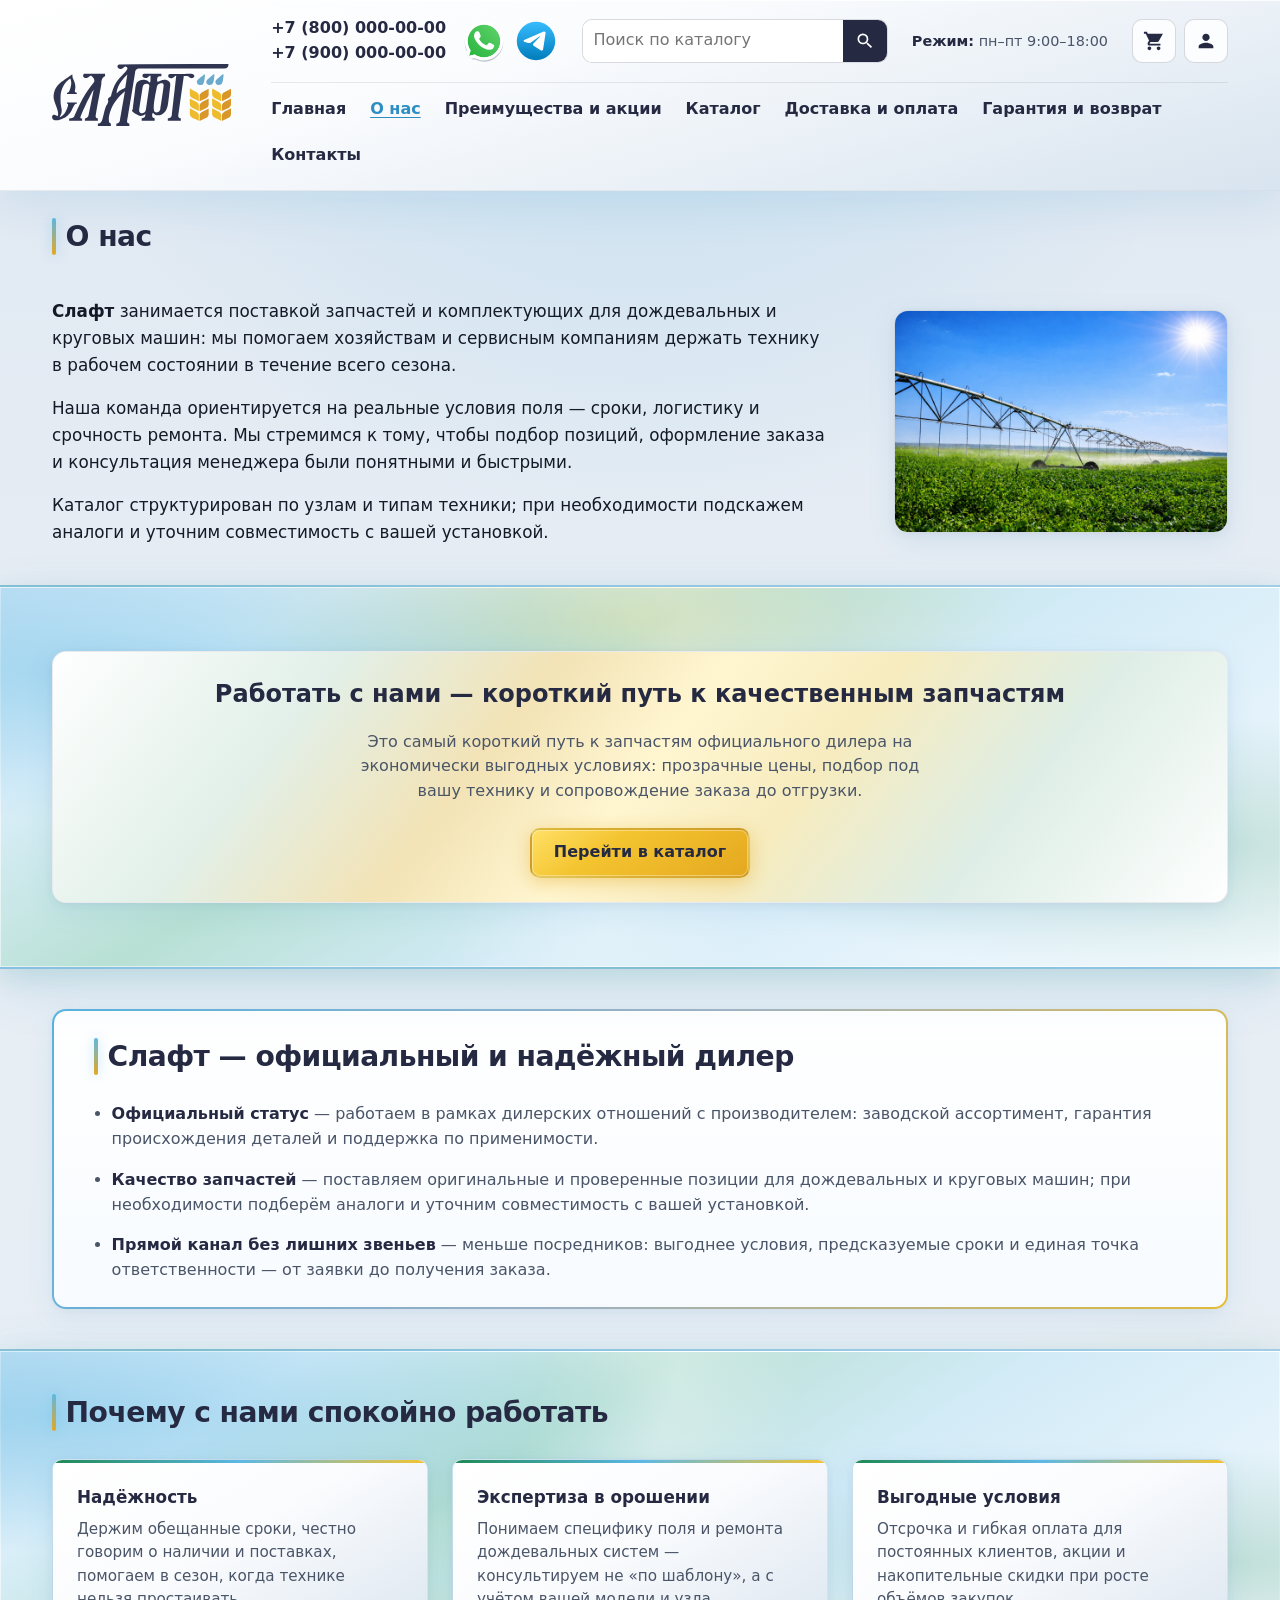
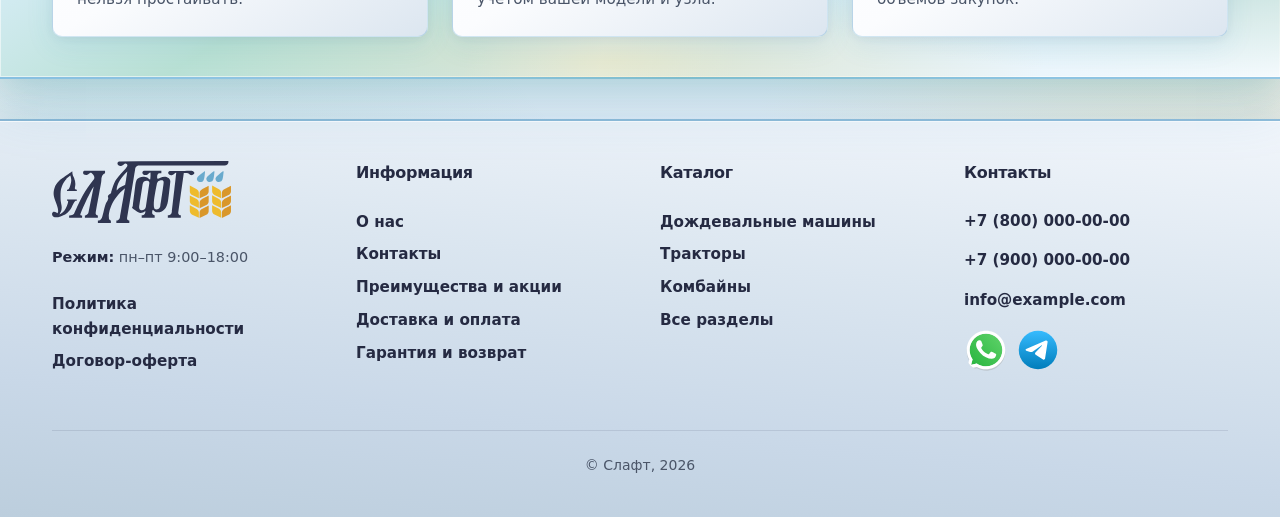
==== commit fa991d90: "Add files via upload" ====
--- a/about.html
+++ b/about.html
@@ -1,232 +1,280 @@
-<!DOCTYPE html>
-<html class="page-about" lang="ru">
-<head>
-    <meta charset="UTF-8">
-    <meta name="viewport" content="width=device-width, initial-scale=1.0">
-    <meta name="description" content="О компании Слафт — запчасти и комплектующие для дождевальных машин, наша история и ценности.">
-    <title>О нас — Слафт</title>
-    <link rel="stylesheet" href="css/style.css">
-</head>
-<body class="page-main__body">
-    <header class="header">
-        <div class="layout header__layout">
-            <div class="header__bar">
-                <a class="header__logo" href="index.html">
-                    <img class="header__logo-img" src="./img/logo.svg" width="180" height="62" alt="Слафт" fetchpriority="high" decoding="async">
-                </a>
-                <button class="header__burger" type="button" aria-expanded="false" aria-controls="header-panel" aria-label="Открыть меню">
-                    <span class="header__burger-line" aria-hidden="true"></span>
-                    <span class="header__burger-line" aria-hidden="true"></span>
-                    <span class="header__burger-line" aria-hidden="true"></span>
-                </button>
-            </div>
-            <div class="header__panel" id="header-panel">
-                <div class="header__contacts">
-                    <div class="header__phone">
-                        <a class="header__phone-number" href="tel:+78000000000">+7 (800) 000-00-00</a>
-                        <a class="header__phone-number" href="tel:+79000000000">+7 (900) 000-00-00</a>
-                    </div>
-                    <div class="header__social">
-                        <a class="header__social-link" href="#" aria-label="Написать в WhatsApp">
-                            <img class="header__social-icon" src="./img/whatsapp.svg" width="40" height="40" alt="" decoding="async">
-                        </a>
-                        <a class="header__social-link" href="#" aria-label="Написать в Telegram">
-                            <img class="header__social-icon" src="./img/telegram.svg" width="40" height="40" alt="" decoding="async">
-                        </a>
-                    </div>
-                </div>
-                <form class="header__search" action="#" method="get" role="search">
-                    <label class="visually-hidden" for="catalog-search-about">Поиск по каталогу</label>
-                    <input class="header__search-input" id="catalog-search-about" type="search" name="q" placeholder="Поиск по каталогу" autocomplete="off">
-                    <button class="header__search-btn" type="submit" aria-label="Искать">
-                        <svg class="header__icon" width="20" height="20" viewBox="0 0 24 24" aria-hidden="true"><path fill="currentColor" d="M15.5 14h-.79l-.28-.27A6.471 6.471 0 0 0 16 9.5 6.5 6.5 0 1 0 9.5 16c1.61 0 3.09-.59 4.23-1.57l.27.28v.79l5 4.99L20.49 19l-4.99-5zm-6 0C7.01 14 5 11.99 5 9.5S7.01 5 9.5 5 14 7.01 14 9.5 11.99 14 9.5 14z"/></svg>
-                    </button>
-                </form>
-                <p class="header__hours"><span class="header__hours-label">Режим:</span> пн–пт 9:00–18:00</p>
-                <div class="header__actions">
-                    <a class="header__action" href="#" aria-label="Корзина">
-                        <svg class="header__icon" width="22" height="22" viewBox="0 0 24 24" aria-hidden="true"><path fill="currentColor" d="M7 18c-1.1 0-2 .9-2 2s.9 2 2 2 2-.9 2-2-.9-2-2-2zM1 2v2h2l3.6 7.59-1.35 2.45c-.15.28-.25.61-.25.96 0 1.1.9 2 2 2h12v-2H7.42c-.14 0-.25-.11-.25-.25l.03-.12L8.1 13h7.45c.75 0 1.41-.41 1.75-1.03L21.7 4H5.21l-.94-2H1zm16 16c-1.1 0-2 .9-2 2s.9 2 2 2 2-.9 2-2-.9-2-2-2z"/></svg>
-                    </a>
-                    <a class="header__action" href="#" aria-label="Личный кабинет">
-                        <svg class="header__icon" width="22" height="22" viewBox="0 0 24 24" aria-hidden="true"><path fill="currentColor" d="M12 12c2.21 0 4-1.79 4-4s-1.79-4-4-4-4 1.79-4 4 1.79 4 4 4zm0 2c-2.67 0-8 1.34-8 4v2h16v-2c0-2.66-5.33-4-8-4z"/></svg>
-                    </a>
-                </div>
-                <nav class="header__nav" aria-label="Основное меню">
-                    <ul class="header__nav-list">
-                        <li class="header__nav-item"><a class="header__nav-link" href="index.html">Главная</a></li>
-                        <li class="header__nav-item"><a class="header__nav-link header__nav-link--current" href="about.html">О нас</a></li>
-                        <li class="header__nav-item"><a class="header__nav-link" href="advantages.html">Преимущества и акции</a></li>
-                        <li class="header__nav-item"><a class="header__nav-link" href="#">Каталог</a></li>
-                        <li class="header__nav-item"><a class="header__nav-link" href="#">Доставка и оплата</a></li>
-                        <li class="header__nav-item"><a class="header__nav-link" href="#">Гарантия и возврат</a></li>
-                        <li class="header__nav-item"><a class="header__nav-link" href="contacts.html">Контакты</a></li>
-                    </ul>
-                </nav>
-            </div>
-        </div>
-    </header>
-
-    <main class="about-page">
-        <div class="about-page__intro">
-            <div class="layout">
-                <h1 class="section__title about-page__page-title" id="about-page-title">О нас</h1>
-            </div>
-        </div>
-
-        <section class="about-page__section section" aria-labelledby="about-lead-heading">
-            <div class="layout">
-                <h2 class="visually-hidden" id="about-lead-heading">О компании</h2>
-                <div class="about-page__split">
-                    <div class="about-page__lead-text">
-                        <p class="about-page__lead-p"><strong>Слафт</strong> занимается поставкой запчастей и комплектующих для дождевальных и круговых машин: мы помогаем хозяйствам и сервисным компаниям держать технику в рабочем состоянии в течение всего сезона.</p>
-                        <p class="about-page__lead-p">Наша команда ориентируется на реальные условия поля — сроки, логистику и срочность ремонта. Мы стремимся к тому, чтобы подбор позиций, оформление заказа и консультация менеджера были понятными и быстрыми.</p>
-                        <p class="about-page__lead-p">Каталог структурирован по узлам и типам техники; при необходимости подскажем аналоги и уточним совместимость с вашей установкой.</p>
-                    </div>
-                    <figure class="about-page__lead-media">
-                        <img class="about-page__lead-img" src="./img/new-main-hero-bg.png" width="900" height="600" alt="Дождевальная машина на поле" loading="lazy" decoding="async">
-                    </figure>
-                </div>
-            </div>
-        </section>
-
-        <section class="about-page__history section" aria-labelledby="about-history-title">
-            <div class="layout">
-                <h2 class="section__title" id="about-history-title">Наша история</h2>
-                <div class="about-history" data-about-history>
-                    <div class="about-history__rail-viewport">
-                        <div class="about-history__rail" role="tablist" aria-label="Хронология компании">
-                            <button type="button" class="about-history__tab about-history__tab--active" role="tab" aria-selected="true" id="about-hist-tab-0" aria-controls="about-hist-panel-0" data-about-history-tab="0">Июнь 2016</button>
-                            <button type="button" class="about-history__tab" role="tab" aria-selected="false" id="about-hist-tab-1" aria-controls="about-hist-panel-1" data-about-history-tab="1">Март 2017</button>
-                            <button type="button" class="about-history__tab" role="tab" aria-selected="false" id="about-hist-tab-2" aria-controls="about-hist-panel-2" data-about-history-tab="2">Май 2018</button>
-                            <button type="button" class="about-history__tab" role="tab" aria-selected="false" id="about-hist-tab-3" aria-controls="about-hist-panel-3" data-about-history-tab="3">Сентябрь 2019</button>
-                            <button type="button" class="about-history__tab" role="tab" aria-selected="false" id="about-hist-tab-4" aria-controls="about-hist-panel-4" data-about-history-tab="4">Февраль 2021</button>
-                            <button type="button" class="about-history__tab" role="tab" aria-selected="false" id="about-hist-tab-5" aria-controls="about-hist-panel-5" data-about-history-tab="5">Июнь 2023</button>
-                        </div>
-                    </div>
-
-                    <div class="about-history__panels">
-                        <div class="about-history__panel" id="about-hist-panel-0" role="tabpanel" aria-labelledby="about-hist-tab-0">
-                            <div class="about-history__panel-grid">
-                                <figure class="about-history__figure">
-                                    <img class="about-history__img" src="./img/Slogan-1.jpg" width="640" height="427" alt="" loading="lazy" decoding="async">
-                                </figure>
-                                <div class="about-history__text">
-                                    <h3 class="about-history__panel-title">Июнь 2016 — старт компании</h3>
-                                    <p class="about-history__panel-desc">Мы вышли на рынок с небольшим складом и каталогом типовых позиций для распространённых моделей дождевальных установок. Первые клиенты — региональные сервисы и хозяйства Центрального региона.</p>
-                                </div>
-                            </div>
-                        </div>
-                        <div class="about-history__panel" id="about-hist-panel-1" role="tabpanel" aria-labelledby="about-hist-tab-1" hidden>
-                            <div class="about-history__panel-grid">
-                                <figure class="about-history__figure">
-                                    <img class="about-history__img" src="./img/Slogan-2.png" width="640" height="427" alt="" loading="lazy" decoding="async">
-                                </figure>
-                                <div class="about-history__text">
-                                    <h3 class="about-history__panel-title">Март 2017 — расширение ассортимента</h3>
-                                    <p class="about-history__panel-desc">Добавили узлы привода, шарниры и комплектующие для круговых машин нескольких брендов. Наладили прямые поставки от проверенных производителей, чтобы сократить срок ожидания редких деталей.</p>
-                                </div>
-                            </div>
-                        </div>
-                        <div class="about-history__panel" id="about-hist-panel-2" role="tabpanel" aria-labelledby="about-hist-tab-2" hidden>
-                            <div class="about-history__panel-grid">
-                                <figure class="about-history__figure">
-                                    <img class="about-history__img" src="./img/Slogan-3.jfif" width="640" height="427" alt="" loading="lazy" decoding="async">
-                                </figure>
-                                <div class="about-history__text">
-                                    <h3 class="about-history__panel-title">Май 2018 — работа «под сезон»</h3>
-                                    <p class="about-history__panel-desc">Сформировали отдельную линию поддержки в пик полива: ускоренная комплектация заказов и приоритетная отгрузка для срочных ремонтов. Закрепили партнёрства с логистическими службами по ключевым направлениям.</p>
-                                </div>
-                            </div>
-                        </div>
-                        <div class="about-history__panel" id="about-hist-panel-3" role="tabpanel" aria-labelledby="about-hist-tab-3" hidden>
-                            <div class="about-history__panel-grid">
-                                <figure class="about-history__figure">
-                                    <img class="about-history__img" src="./img/new-main-hero-bg.png" width="900" height="600" alt="" loading="lazy" decoding="async">
-                                </figure>
-                                <div class="about-history__text">
-                                    <h3 class="about-history__panel-title">Сентябрь 2019 — цифровой каталог</h3>
-                                    <p class="about-history__panel-desc">Запустили структурированный онлайн-каталог с поиском по артикулам и типам техники. Менеджеры получили единую базу кроссов и аналогов — подбор стал быстрее и прозрачнее для клиента.</p>
-                                </div>
-                            </div>
-                        </div>
-                        <div class="about-history__panel" id="about-hist-panel-4" role="tabpanel" aria-labelledby="about-hist-tab-4" hidden>
-                            <div class="about-history__panel-grid">
-                                <figure class="about-history__figure">
-                                    <img class="about-history__img" src="./img/Slogan-2.png" width="640" height="427" alt="" loading="lazy" decoding="async">
-                                </figure>
-                                <div class="about-history__text">
-                                    <h3 class="about-history__panel-title">Февраль 2021 — отсрочка и договоры</h3>
-                                    <p class="about-history__panel-desc">Для постоянных клиентов ввели гибкие условия по оплате и отгрузке по договорённости. Расширили штат консультантов по совместимости запчастей с конкретными моделями машин.</p>
-                                </div>
-                            </div>
-                        </div>
-                        <div class="about-history__panel" id="about-hist-panel-5" role="tabpanel" aria-labelledby="about-hist-tab-5" hidden>
-                            <div class="about-history__panel-grid">
-                                <figure class="about-history__figure">
-                                    <img class="about-history__img" src="./img/Slogan-1.jpg" width="640" height="427" alt="" loading="lazy" decoding="async">
-                                </figure>
-                                <div class="about-history__text">
-                                    <h3 class="about-history__panel-title">Июнь 2023 — на сегодня</h3>
-                                    <p class="about-history__panel-desc">Продолжаем наращивать склад и работать с поставщиками по всей стране. Фокус по-прежнему на качестве позиций, честных сроках и понятной коммуникации — от заявки до получения запчастей в хозяйстве.</p>
-                                </div>
-                            </div>
-                        </div>
-                    </div>
-                </div>
-            </div>
-        </section>
-    </main>
-
-    <footer class="footer">
-        <div class="layout footer__layout">
-            <div class="footer__col footer__col--brand">
-                <a class="footer__logo" href="index.html">
-                    <img class="footer__logo-img" src="./img/logo.svg" width="180" height="62" alt="Слафт" decoding="async" loading="lazy">
-                </a>
-                <p class="footer__hours"><span class="footer__hours-label">Режим:</span> пн–пт 9:00–18:00</p>
-                <ul class="footer__legal">
-                    <li><a class="footer__link" href="#">Политика конфиденциальности</a></li>
-                    <li><a class="footer__link" href="#">Договор-оферта</a></li>
-                </ul>
-            </div>
-            <nav class="footer__col footer__col--info" aria-labelledby="footer-info-title">
-                <p class="footer__col-title" id="footer-info-title">Информация</p>
-                <ul class="footer__list">
-                    <li><a class="footer__link" href="about.html">О нас</a></li>
-                    <li><a class="footer__link" href="contacts.html">Контакты</a></li>
-                    <li><a class="footer__link" href="advantages.html">Преимущества и акции</a></li>
-                    <li><a class="footer__link" href="#">Доставка и оплата</a></li>
-                    <li><a class="footer__link" href="#">Гарантия и возврат</a></li>
-                </ul>
-            </nav>
-            <nav class="footer__col footer__col--catalog" aria-labelledby="footer-catalog-title">
-                <a class="footer__col-title footer__col-title--link" id="footer-catalog-title" href="#">Каталог</a>
-                <ul class="footer__list">
-                    <li><a class="footer__link" href="#">Категория 1</a></li>
-                    <li><a class="footer__link" href="#">Категория 2</a></li>
-                    <li><a class="footer__link" href="#">Категория 3</a></li>
-                    <li><a class="footer__link" href="#">Категория 4</a></li>
-                    <li><a class="footer__link" href="#">Категория 5</a></li>
-                </ul>
-            </nav>
-            <div class="footer__col footer__col--contacts" aria-labelledby="footer-contacts-title">
-                <p class="footer__col-title" id="footer-contacts-title">Контакты</p>
-                <a class="footer__link footer__link--phone" href="tel:+78000000000">+7 (800) 000-00-00</a>
-                <a class="footer__link footer__link--phone" href="tel:+79000000000">+7 (900) 000-00-00</a>
-                <a class="footer__link footer__link--mail" href="mailto:info@example.com">info@example.com</a>
-                <div class="footer__social">
-                    <a class="footer__social-link" href="#" aria-label="Написать в WhatsApp">
-                        <img class="footer__social-icon" src="./img/whatsapp.svg" width="40" height="40" alt="" decoding="async">
-                    </a>
-                    <a class="footer__social-link" href="#" aria-label="Написать в Telegram">
-                        <img class="footer__social-icon" src="./img/telegram.svg" width="40" height="40" alt="" decoding="async">
-                    </a>
-                </div>
-            </div>
-            <p class="footer__copy">© Слафт, <span id="footer-year">2026</span></p>
-        </div>
-    </footer>
-
-    <script src="js/main.js" defer></script>
-</body>
-</html>
+<!DOCTYPE html>
+<html class="page-about" lang="ru">
+<head>
+    <meta charset="UTF-8">
+    <meta name="viewport" content="width=device-width, initial-scale=1.0">
+    <meta name="description" content="О компании Слафт — запчасти и комплектующие для дождевальных машин, наша история и ценности.">
+    <title>О нас — Слафт</title>
+    <link rel="stylesheet" href="css/style.css">
+</head>
+<body class="page-main__body">
+    <header class="header">
+        <div class="layout header__layout">
+            <div class="header__bar">
+                <a class="header__logo" href="index.html">
+                    <img class="header__logo-img" src="./img/logo.svg" width="180" height="62" alt="Слафт" fetchpriority="high" decoding="async">
+                </a>
+                <button class="header__burger" type="button" aria-expanded="false" aria-controls="header-panel" aria-label="Открыть меню">
+                    <span class="header__burger-line" aria-hidden="true"></span>
+                    <span class="header__burger-line" aria-hidden="true"></span>
+                    <span class="header__burger-line" aria-hidden="true"></span>
+                </button>
+            </div>
+            <div class="header__panel" id="header-panel">
+                <div class="header__contacts">
+                    <div class="header__phone">
+                        <a class="header__phone-number" href="tel:+78000000000">+7 (800) 000-00-00</a>
+                        <a class="header__phone-number" href="tel:+79000000000">+7 (900) 000-00-00</a>
+                    </div>
+                    <div class="header__social">
+                        <a class="header__social-link" href="#" aria-label="Написать в WhatsApp">
+                            <img class="header__social-icon" src="./img/whatsapp.svg" width="40" height="40" alt="" decoding="async">
+                        </a>
+                        <a class="header__social-link" href="#" aria-label="Написать в Telegram">
+                            <img class="header__social-icon" src="./img/telegram.svg" width="40" height="40" alt="" decoding="async">
+                        </a>
+                    </div>
+                </div>
+                <form class="header__search" action="#" method="get" role="search">
+                    <label class="visually-hidden" for="catalog-search-about">Поиск по каталогу</label>
+                    <input class="header__search-input" id="catalog-search-about" type="search" name="q" placeholder="Поиск по каталогу" autocomplete="off">
+                    <button class="header__search-btn" type="submit" aria-label="Искать">
+                        <svg class="header__icon" width="20" height="20" viewBox="0 0 24 24" aria-hidden="true"><path fill="currentColor" d="M15.5 14h-.79l-.28-.27A6.471 6.471 0 0 0 16 9.5 6.5 6.5 0 1 0 9.5 16c1.61 0 3.09-.59 4.23-1.57l.27.28v.79l5 4.99L20.49 19l-4.99-5zm-6 0C7.01 14 5 11.99 5 9.5S7.01 5 9.5 5 14 7.01 14 9.5 11.99 14 9.5 14z"/></svg>
+                    </button>
+                </form>
+                <p class="header__hours"><span class="header__hours-label">Режим:</span> пн–пт 9:00–18:00</p>
+                <div class="header__actions">
+                    <a class="header__action" href="#" aria-label="Корзина">
+                        <svg class="header__icon" width="22" height="22" viewBox="0 0 24 24" aria-hidden="true"><path fill="currentColor" d="M7 18c-1.1 0-2 .9-2 2s.9 2 2 2 2-.9 2-2-.9-2-2-2zM1 2v2h2l3.6 7.59-1.35 2.45c-.15.28-.25.61-.25.96 0 1.1.9 2 2 2h12v-2H7.42c-.14 0-.25-.11-.25-.25l.03-.12L8.1 13h7.45c.75 0 1.41-.41 1.75-1.03L21.7 4H5.21l-.94-2H1zm16 16c-1.1 0-2 .9-2 2s.9 2 2 2 2-.9 2-2-.9-2-2-2z"/></svg>
+                    </a>
+                    <a class="header__action" href="#" aria-label="Личный кабинет">
+                        <svg class="header__icon" width="22" height="22" viewBox="0 0 24 24" aria-hidden="true"><path fill="currentColor" d="M12 12c2.21 0 4-1.79 4-4s-1.79-4-4-4-4 1.79-4 4 1.79 4 4 4zm0 2c-2.67 0-8 1.34-8 4v2h16v-2c0-2.66-5.33-4-8-4z"/></svg>
+                    </a>
+                </div>
+                <nav class="header__nav" aria-label="Основное меню">
+                    <ul class="header__nav-list">
+                        <li class="header__nav-item"><a class="header__nav-link" href="index.html">Главная</a></li>
+                        <li class="header__nav-item"><a class="header__nav-link header__nav-link--current" href="about.html">О нас</a></li>
+                        <li class="header__nav-item"><a class="header__nav-link" href="advantages.html">Преимущества и акции</a></li>
+                        <li class="header__nav-item"><a class="header__nav-link" href="catalog.html">Каталог</a></li>
+                        <li class="header__nav-item"><a class="header__nav-link" href="delivery.html">Доставка и оплата</a></li>
+                        <li class="header__nav-item"><a class="header__nav-link" href="warranty.html">Гарантия и возврат</a></li>
+                        <li class="header__nav-item"><a class="header__nav-link" href="contacts.html">Контакты</a></li>
+                    </ul>
+                </nav>
+            </div>
+        </div>
+    </header>
+
+    <main class="about-page">
+        <div class="about-page__intro">
+            <div class="layout">
+                <h1 class="section__title about-page__page-title" id="about-page-title">О нас</h1>
+            </div>
+        </div>
+
+        <section class="about-page__section section" aria-labelledby="about-lead-heading">
+            <div class="layout">
+                <h2 class="visually-hidden" id="about-lead-heading">О компании</h2>
+                <div class="about-page__split">
+                    <div class="about-page__lead-text">
+                        <p class="about-page__lead-p"><strong>Слафт</strong> занимается поставкой запчастей и комплектующих для дождевальных и круговых машин: мы помогаем хозяйствам и сервисным компаниям держать технику в рабочем состоянии в течение всего сезона.</p>
+                        <p class="about-page__lead-p">Наша команда ориентируется на реальные условия поля — сроки, логистику и срочность ремонта. Мы стремимся к тому, чтобы подбор позиций, оформление заказа и консультация менеджера были понятными и быстрыми.</p>
+                        <p class="about-page__lead-p">Каталог структурирован по узлам и типам техники; при необходимости подскажем аналоги и уточним совместимость с вашей установкой.</p>
+                    </div>
+                    <figure class="about-page__lead-media">
+                        <img class="about-page__lead-img" src="./img/new-main-hero-bg.png" width="900" height="600" alt="Дождевальная машина на поле" loading="lazy" decoding="async">
+                    </figure>
+                </div>
+            </div>
+        </section>
+
+        <section class="cta-catalog section about-page__cta-band" id="about-partner-cta" aria-labelledby="about-cta-partners-title">
+            <div class="layout">
+                <div class="cta-catalog__glow">
+                    <div class="cta-catalog__inner">
+                        <h2 class="cta-catalog__title" id="about-cta-partners-title">Работать с нами — короткий путь к качественным запчастям</h2>
+                        <p class="cta-catalog__text">Это самый короткий путь к запчастям официального дилера на экономически выгодных условиях: прозрачные цены, подбор под вашу технику и сопровождение заказа до отгрузки.</p>
+                        <a class="button button--primary" href="catalog.html">Перейти в каталог</a>
+                    </div>
+                </div>
+            </div>
+        </section>
+
+        <section class="benefits section" aria-labelledby="about-dealer-title">
+            <div class="layout">
+                <div class="benefits__glow">
+                    <div class="benefits__inner">
+                        <h2 class="section__title" id="about-dealer-title">Слафт — официальный и надёжный дилер</h2>
+                        <ul class="benefits__list">
+                            <li class="benefits__item"><strong class="benefits__strong">Официальный статус</strong> — работаем в рамках дилерских отношений с производителем: заводской ассортимент, гарантия происхождения деталей и поддержка по применимости.</li>
+                            <li class="benefits__item"><strong class="benefits__strong">Качество запчастей</strong> — поставляем оригинальные и проверенные позиции для дождевальных и круговых машин; при необходимости подберём аналоги и уточним совместимость с вашей установкой.</li>
+                            <li class="benefits__item"><strong class="benefits__strong">Прямой канал без лишних звеньев</strong> — меньше посредников: выгоднее условия, предсказуемые сроки и единая точка ответственности — от заявки до получения заказа.</li>
+                        </ul>
+                    </div>
+                </div>
+            </div>
+        </section>
+
+        <section class="advantages section" aria-labelledby="about-trust-points-title">
+            <div class="layout">
+                <h2 class="section__title" id="about-trust-points-title">Почему с нами спокойно работать</h2>
+                <ul class="grid-cards grid-cards--2">
+                    <li class="card card--metal">
+                        <h3 class="card__title">Надёжность</h3>
+                        <p class="card__text">Держим обещанные сроки, честно говорим о наличии и поставках, помогаем в сезон, когда технике нельзя простаивать.</p>
+                    </li>
+                    <li class="card card--metal">
+                        <h3 class="card__title">Экспертиза в орошении</h3>
+                        <p class="card__text">Понимаем специфику поля и ремонта дождевальных систем — консультируем не «по шаблону», а с учётом вашей модели и узла.</p>
+                    </li>
+                    <li class="card card--metal">
+                        <h3 class="card__title">Выгодные условия</h3>
+                        <p class="card__text">Отсрочка и гибкая оплата для постоянных клиентов, акции и накопительные скидки при росте объёмов закупок.</p>
+                    </li>
+                </ul>
+            </div>
+        </section>
+
+        <!-- <section class="about-page__history section" aria-labelledby="about-history-title">
+            <div class="layout">
+                <h2 class="section__title" id="about-history-title">Наша история</h2>
+                <div class="about-history" data-about-history>
+                    <div class="about-history__rail-viewport">
+                        <div class="about-history__rail" role="tablist" aria-label="Хронология компании">
+                            <button type="button" class="about-history__tab about-history__tab--active" role="tab" aria-selected="true" id="about-hist-tab-0" aria-controls="about-hist-panel-0" data-about-history-tab="0">Июнь 2016</button>
+                            <button type="button" class="about-history__tab" role="tab" aria-selected="false" id="about-hist-tab-1" aria-controls="about-hist-panel-1" data-about-history-tab="1">Март 2017</button>
+                            <button type="button" class="about-history__tab" role="tab" aria-selected="false" id="about-hist-tab-2" aria-controls="about-hist-panel-2" data-about-history-tab="2">Май 2018</button>
+                            <button type="button" class="about-history__tab" role="tab" aria-selected="false" id="about-hist-tab-3" aria-controls="about-hist-panel-3" data-about-history-tab="3">Сентябрь 2019</button>
+                            <button type="button" class="about-history__tab" role="tab" aria-selected="false" id="about-hist-tab-4" aria-controls="about-hist-panel-4" data-about-history-tab="4">Февраль 2021</button>
+                            <button type="button" class="about-history__tab" role="tab" aria-selected="false" id="about-hist-tab-5" aria-controls="about-hist-panel-5" data-about-history-tab="5">Июнь 2023</button>
+                        </div>
+                    </div>
+
+                    <div class="about-history__panels">
+                        <div class="about-history__panel" id="about-hist-panel-0" role="tabpanel" aria-labelledby="about-hist-tab-0">
+                            <div class="about-history__panel-grid">
+                                <figure class="about-history__figure">
+                                    <img class="about-history__img" src="./img/Slogan-1.jpg" width="640" height="427" alt="" loading="lazy" decoding="async">
+                                </figure>
+                                <div class="about-history__text">
+                                    <h3 class="about-history__panel-title">Июнь 2016 — старт компании</h3>
+                                    <p class="about-history__panel-desc">Мы вышли на рынок с небольшим складом и каталогом типовых позиций для распространённых моделей дождевальных установок. Первые клиенты — региональные сервисы и хозяйства Центрального региона.</p>
+                                </div>
+                            </div>
+                        </div>
+                        <div class="about-history__panel" id="about-hist-panel-1" role="tabpanel" aria-labelledby="about-hist-tab-1" hidden>
+                            <div class="about-history__panel-grid">
+                                <figure class="about-history__figure">
+                                    <img class="about-history__img" src="./img/Slogan-2.png" width="640" height="427" alt="" loading="lazy" decoding="async">
+                                </figure>
+                                <div class="about-history__text">
+                                    <h3 class="about-history__panel-title">Март 2017 — расширение ассортимента</h3>
+                                    <p class="about-history__panel-desc">Добавили узлы привода, шарниры и комплектующие для круговых машин нескольких брендов. Наладили прямые поставки от проверенных производителей, чтобы сократить срок ожидания редких деталей.</p>
+                                </div>
+                            </div>
+                        </div>
+                        <div class="about-history__panel" id="about-hist-panel-2" role="tabpanel" aria-labelledby="about-hist-tab-2" hidden>
+                            <div class="about-history__panel-grid">
+                                <figure class="about-history__figure">
+                                    <img class="about-history__img" src="./img/Slogan-3.jfif" width="640" height="427" alt="" loading="lazy" decoding="async">
+                                </figure>
+                                <div class="about-history__text">
+                                    <h3 class="about-history__panel-title">Май 2018 — работа «под сезон»</h3>
+                                    <p class="about-history__panel-desc">Сформировали отдельную линию поддержки в пик полива: ускоренная комплектация заказов и приоритетная отгрузка для срочных ремонтов. Закрепили партнёрства с логистическими службами по ключевым направлениям.</p>
+                                </div>
+                            </div>
+                        </div>
+                        <div class="about-history__panel" id="about-hist-panel-3" role="tabpanel" aria-labelledby="about-hist-tab-3" hidden>
+                            <div class="about-history__panel-grid">
+                                <figure class="about-history__figure">
+                                    <img class="about-history__img" src="./img/new-main-hero-bg.png" width="900" height="600" alt="" loading="lazy" decoding="async">
+                                </figure>
+                                <div class="about-history__text">
+                                    <h3 class="about-history__panel-title">Сентябрь 2019 — цифровой каталог</h3>
+                                    <p class="about-history__panel-desc">Запустили структурированный онлайн-каталог с поиском по артикулам и типам техники. Менеджеры получили единую базу кроссов и аналогов — подбор стал быстрее и прозрачнее для клиента.</p>
+                                </div>
+                            </div>
+                        </div>
+                        <div class="about-history__panel" id="about-hist-panel-4" role="tabpanel" aria-labelledby="about-hist-tab-4" hidden>
+                            <div class="about-history__panel-grid">
+                                <figure class="about-history__figure">
+                                    <img class="about-history__img" src="./img/Slogan-2.png" width="640" height="427" alt="" loading="lazy" decoding="async">
+                                </figure>
+                                <div class="about-history__text">
+                                    <h3 class="about-history__panel-title">Февраль 2021 — отсрочка и договоры</h3>
+                                    <p class="about-history__panel-desc">Для постоянных клиентов ввели гибкие условия по оплате и отгрузке по договорённости. Расширили штат консультантов по совместимости запчастей с конкретными моделями машин.</p>
+                                </div>
+                            </div>
+                        </div>
+                        <div class="about-history__panel" id="about-hist-panel-5" role="tabpanel" aria-labelledby="about-hist-tab-5" hidden>
+                            <div class="about-history__panel-grid">
+                                <figure class="about-history__figure">
+                                    <img class="about-history__img" src="./img/Slogan-1.jpg" width="640" height="427" alt="" loading="lazy" decoding="async">
+                                </figure>
+                                <div class="about-history__text">
+                                    <h3 class="about-history__panel-title">Июнь 2023 — на сегодня</h3>
+                                    <p class="about-history__panel-desc">Продолжаем наращивать склад и работать с поставщиками по всей стране. Фокус по-прежнему на качестве позиций, честных сроках и понятной коммуникации — от заявки до получения запчастей в хозяйстве.</p>
+                                </div>
+                            </div>
+                        </div>
+                    </div>
+                </div>
+            </div>
+        </section> -->
+    
+        
+    </main>
+
+    <footer class="footer">
+        <div class="layout footer__layout">
+            <div class="footer__col footer__col--brand">
+                <a class="footer__logo" href="index.html">
+                    <img class="footer__logo-img" src="./img/logo.svg" width="180" height="62" alt="Слафт" decoding="async" loading="lazy">
+                </a>
+                <p class="footer__hours"><span class="footer__hours-label">Режим:</span> пн–пт 9:00–18:00</p>
+                <ul class="footer__legal">
+                    <li><a class="footer__link" href="#">Политика конфиденциальности</a></li>
+                    <li><a class="footer__link" href="#">Договор-оферта</a></li>
+                </ul>
+            </div>
+            <nav class="footer__col footer__col--info" aria-labelledby="footer-info-title">
+                <p class="footer__col-title" id="footer-info-title">Информация</p>
+                <ul class="footer__list">
+                    <li><a class="footer__link" href="about.html">О нас</a></li>
+                    <li><a class="footer__link" href="contacts.html">Контакты</a></li>
+                    <li><a class="footer__link" href="advantages.html">Преимущества и акции</a></li>
+                    <li><a class="footer__link" href="delivery.html">Доставка и оплата</a></li>
+                    <li><a class="footer__link" href="warranty.html">Гарантия и возврат</a></li>
+                </ul>
+            </nav>
+            <nav class="footer__col footer__col--catalog" aria-labelledby="footer-catalog-title">
+                <a class="footer__col-title footer__col-title--link" id="footer-catalog-title" href="catalog.html">Каталог</a>
+                <ul class="footer__list">
+                    <li><a class="footer__link" href="catalog-irrigation.html">Дождевальные машины</a></li>
+                    <li><a class="footer__link" href="catalog-tractors.html">Тракторы</a></li>
+                    <li><a class="footer__link" href="catalog-combines.html">Комбайны</a></li>
+                    <li><a class="footer__link" href="catalog.html">Все разделы</a></li>
+                </ul>
+            </nav>
+            <div class="footer__col footer__col--contacts" aria-labelledby="footer-contacts-title">
+                <p class="footer__col-title" id="footer-contacts-title">Контакты</p>
+                <a class="footer__link footer__link--phone" href="tel:+78000000000">+7 (800) 000-00-00</a>
+                <a class="footer__link footer__link--phone" href="tel:+79000000000">+7 (900) 000-00-00</a>
+                <a class="footer__link footer__link--mail" href="mailto:info@example.com">info@example.com</a>
+                <div class="footer__social">
+                    <a class="footer__social-link" href="#" aria-label="Написать в WhatsApp">
+                        <img class="footer__social-icon" src="./img/whatsapp.svg" width="40" height="40" alt="" decoding="async">
+                    </a>
+                    <a class="footer__social-link" href="#" aria-label="Написать в Telegram">
+                        <img class="footer__social-icon" src="./img/telegram.svg" width="40" height="40" alt="" decoding="async">
+                    </a>
+                </div>
+            </div>
+            <p class="footer__copy">© Слафт, <span id="footer-year">2026</span></p>
+        </div>
+    </footer>
+
+    <script src="js/main.js" defer></script>
+</body>
+</html>
--- a/css/style.css
+++ b/css/style.css
@@ -746,9 +746,9 @@
     line-height: 1.45;
     letter-spacing: 0.02em;
     font-weight: 700;
-    color: #fff;
+    color: #d2dde8;
     text-decoration: underline;
-    text-decoration-color: rgba(255, 255, 255, 0.88);
+    text-decoration-color: rgba(198, 214, 228, 0.9);
     text-decoration-thickness: max(1px, 0.08em);
     text-underline-offset: 0.24em;
     text-shadow:
@@ -766,13 +766,13 @@
 }
 
 .hero__catalog-link:hover {
-    color: #fff;
-    text-decoration-color: #fff;
+    color: #e6eef6;
+    text-decoration-color: rgba(220, 232, 242, 0.98);
     opacity: 0.96;
 }
 
 .hero__catalog-link:focus-visible {
-    outline: 2px solid rgba(255, 255, 255, 0.95);
+    outline: 2px solid rgba(200, 218, 235, 0.95);
     outline-offset: 4px;
     border-radius: 4px;
 }
@@ -960,6 +960,17 @@
     .grid-cards--2 {
         grid-template-columns: repeat(3, 1fr);
     }
+
+    /* Три колонки для сетки категорий каталога (перебивает 4 колонки у .grid-cards) */
+    .grid-cards.grid-cards--3 {
+        grid-template-columns: repeat(3, 1fr);
+    }
+}
+
+@media (min-width: 900px) and (max-width: 959px) {
+    .grid-cards.grid-cards--3 {
+        grid-template-columns: repeat(3, 1fr);
+    }
 }
 
 .card {
@@ -1868,6 +1879,136 @@
     border: 0;
 }
 
+/* --- Страницы «Доставка и оплата», «Гарантия и возврат» --- */
+.legal-page__intro {
+    padding-block: var(--space-md) 0;
+}
+
+.legal-page__page-title {
+    margin-bottom: var(--space-sm);
+}
+
+.legal-page__section.section {
+    padding-top: var(--space-md);
+}
+
+.legal-page__prose {
+    /* max-width: 52rem; */
+    margin: 0 auto;
+}
+
+.legal-page__prose--tab {
+    margin-top: var(--space-md);
+}
+
+.legal-page__prose--tab > .legal-page__h3:first-child {
+    margin-top: 0;
+}
+
+.legal-page__h2 {
+    margin: 0 0 var(--space-sm);
+    font-size: clamp(1.2rem, 2.2vw, 1.55rem);
+    font-weight: 800;
+    letter-spacing: -0.02em;
+    color: var(--color-steel-dark);
+}
+
+.legal-page__h3 {
+    margin: var(--space-md) 0 var(--space-xs);
+    font-size: 1.08rem;
+    font-weight: 800;
+    color: var(--color-steel-dark);
+}
+
+.legal-page__prose > .legal-page__h2:first-child + p,
+.legal-page__prose > p {
+    margin: 0 0 var(--space-sm);
+    font-size: 1.02rem;
+    line-height: 1.62;
+    color: var(--color-text);
+}
+
+.legal-page__list {
+    margin: 0 0 var(--space-md);
+    padding-left: 1.25rem;
+    font-size: 1.02rem;
+    line-height: 1.58;
+    color: var(--color-text);
+}
+
+.legal-page__list li {
+    margin-bottom: 0.45rem;
+}
+
+.legal-page__list li:last-child {
+    margin-bottom: 0;
+}
+
+.legal-page__inline-link {
+    color: var(--color-sky-deep);
+    font-weight: 600;
+    text-decoration-thickness: 1px;
+    text-underline-offset: 0.12em;
+}
+
+.legal-page__inline-link:hover {
+    color: var(--color-steel-dark);
+}
+
+.legal-page__note {
+    margin: 0;
+    padding: var(--space-md) var(--space-md) var(--space-md) var(--space-lg);
+    border-left: 4px solid var(--color-gold);
+    border-radius: 0 var(--radius) var(--radius) 0;
+    background: linear-gradient(120deg, rgba(244, 196, 48, 0.12) 0%, rgba(92, 184, 229, 0.08) 100%);
+    box-shadow: var(--shadow-card);
+}
+
+.legal-page__note p {
+    margin: 0;
+    font-size: 0.98rem;
+    line-height: 1.58;
+    color: var(--color-text-muted);
+}
+
+.legal-page__table-wrap {
+    margin-top: var(--space-md);
+    overflow-x: auto;
+    border-radius: var(--radius);
+    border: 1px solid rgba(46, 142, 196, 0.2);
+    box-shadow: var(--shadow-card);
+}
+
+.legal-page__table {
+    width: 100%;
+    min-width: 36rem;
+    border-collapse: collapse;
+    font-size: 0.92rem;
+    background: #fff;
+}
+
+.legal-page__table th,
+.legal-page__table td {
+    padding: 0.65rem 0.85rem;
+    text-align: left;
+    vertical-align: top;
+    border-bottom: 1px solid rgba(47, 53, 80, 0.1);
+}
+
+.legal-page__table th {
+    font-weight: 800;
+    color: var(--color-steel-dark);
+    background: linear-gradient(180deg, var(--color-metal-3) 0%, #eef4fb 100%);
+}
+
+.legal-page__table tbody tr:last-child td {
+    border-bottom: 0;
+}
+
+.legal-page__audience-tabs {
+    margin-top: var(--space-sm);
+}
+
 /* Модальное окно «Задать вопрос» (страница контактов) */
 .question-modal[hidden] {
     display: none !important;
@@ -2083,6 +2224,45 @@
     margin-bottom: var(--space-sm);
 }
 
+/* Полоса-фон за блоком «Работать с нами» (CTA), в духе преимуществ на главной */
+.about-page__cta-band.section {
+    position: relative;
+    padding-block: var(--space-xl);
+    background: linear-gradient(
+        148deg,
+        #c8e4f5 0%,
+        #d9eef9 18%,
+        #b8e0d4 38%,
+        #d2ebf7 58%,
+        #e8f4fc 82%,
+        #f4fafd 100%
+    );
+    border-block: 2px solid rgba(46, 142, 196, 0.42);
+    box-shadow:
+        inset 0 1px 0 rgba(255, 255, 255, 0.98),
+        inset 0 0 0 1px rgba(255, 255, 255, 0.55),
+        0 18px 48px rgba(46, 142, 196, 0.16),
+        0 8px 24px rgba(31, 138, 85, 0.1);
+}
+
+.about-page__cta-band.section::before {
+    content: "";
+    position: absolute;
+    inset: 0;
+    pointer-events: none;
+    background:
+        radial-gradient(ellipse 88% 72% at 6% 22%, rgba(92, 184, 229, 0.4), transparent 54%),
+        radial-gradient(ellipse 78% 68% at 94% 68%, rgba(31, 138, 85, 0.2), transparent 50%),
+        radial-gradient(ellipse 62% 48% at 48% 8%, rgba(244, 196, 48, 0.2), transparent 52%),
+        linear-gradient(105deg, transparent 38%, rgba(255, 255, 255, 0.32) 50%, transparent 62%);
+    opacity: 0.92;
+}
+
+.about-page__cta-band .layout {
+    position: relative;
+    z-index: 1;
+}
+
 .about-page__section.section {
     padding-top: var(--space-md);
 }
@@ -2500,3 +2680,199 @@
         0 0 0 1px rgba(255, 255, 255, 0.2) inset;
 }
 
+/* --- Каталог (магазин) --- */
+.catalog-page__intro,
+.catalog-branch__intro {
+    padding-block: var(--space-md) 0;
+}
+
+.catalog-page__page-title,
+.catalog-branch__page-title {
+    margin-bottom: var(--space-sm);
+}
+
+.catalog-page__intro-text {
+    margin: 0 0 var(--space-md);
+    max-width: 40rem;
+    font-size: 1.05rem;
+    line-height: 1.6;
+    color: var(--color-text);
+}
+
+.catalog-hub {
+    margin: 0;
+    padding: 0;
+    list-style: none;
+    display: grid;
+    gap: var(--space-xl);
+    grid-template-columns: 1fr;
+}
+
+.catalog-hub__block {
+    margin: 0;
+    padding: 0;
+}
+
+.catalog-hub__title {
+    margin: 0 0 var(--space-md);
+    font-size: clamp(1.15rem, 2.2vw, 1.45rem);
+    font-weight: 800;
+    letter-spacing: -0.02em;
+    color: var(--color-steel-dark);
+    text-align: center;
+}
+
+.catalog-hub__link {
+    display: block;
+    margin: 0;
+    border-radius: var(--radius-lg);
+    overflow: hidden;
+    aspect-ratio: 2.35 / 1;
+    border: 1px solid rgba(46, 142, 196, 0.28);
+    box-shadow: var(--shadow-card), inset 0 1px 0 rgba(255, 255, 255, 0.9);
+    background: linear-gradient(160deg, #fff 0%, var(--color-metal-3) 50%, #e8f0f8 100%);
+    text-decoration: none;
+    color: inherit;
+    transition:
+        transform var(--transition),
+        box-shadow var(--transition),
+        border-color var(--transition);
+}
+
+.catalog-hub__link:hover {
+    transform: translateY(-3px);
+    border-color: rgba(46, 142, 196, 0.5);
+    box-shadow:
+        0 14px 40px rgba(46, 142, 196, 0.22),
+        0 4px 14px rgba(47, 53, 80, 0.08),
+        inset 0 1px 0 rgba(255, 255, 255, 0.95);
+}
+
+@media (prefers-reduced-motion: reduce) {
+    .catalog-hub__link:hover {
+        transform: none;
+    }
+}
+
+.catalog-hub__img {
+    display: block;
+    width: 100%;
+    height: 100%;
+    object-fit: cover;
+    object-position: center;
+}
+
+.catalog-breadcrumb {
+    margin: 0 0 var(--space-md);
+}
+
+.catalog-breadcrumb__list {
+    display: flex;
+    flex-wrap: wrap;
+    gap: 0.35rem 0.5rem;
+    align-items: center;
+    margin: 0;
+    padding: 0;
+    list-style: none;
+    font-size: 0.9rem;
+    color: var(--color-text-muted);
+}
+
+.catalog-breadcrumb__list li {
+    display: inline-flex;
+    align-items: center;
+    gap: 0.5rem;
+}
+
+.catalog-breadcrumb__list li:not(:last-child)::after {
+    content: "›";
+    font-weight: 700;
+    color: var(--color-metal-2);
+    text-decoration: none;
+    pointer-events: none;
+}
+
+.catalog-breadcrumb__list a {
+    font-weight: 600;
+    color: var(--color-sky-deep);
+}
+
+.catalog-branch__section.section {
+    padding-top: var(--space-md);
+}
+
+.catalog-cat-card {
+    margin: 0;
+    width: 100%;
+    align-self: start;
+}
+
+.catalog-cat-card__link {
+    display: flex;
+    flex-direction: column;
+    justify-content: center;
+    align-items: center;
+    text-align: center;
+    box-sizing: border-box;
+    width: 100%;
+    aspect-ratio: 1;
+    padding: var(--space-md);
+    border-radius: var(--radius);
+    text-decoration: none;
+    color: inherit;
+    position: relative;
+    overflow: hidden;
+    background: linear-gradient(150deg, #fff 0%, var(--color-metal-3) 45%, #dce6f0 100%);
+    border: 1px solid rgba(46, 142, 196, 0.22);
+    box-shadow: var(--shadow-card), inset 0 1px 0 rgba(255, 255, 255, 0.95);
+    transition:
+        transform var(--transition),
+        box-shadow var(--transition),
+        border-color var(--transition);
+}
+
+.catalog-cat-card__link::before {
+    content: "";
+    position: absolute;
+    top: 0;
+    left: 0;
+    right: 0;
+    height: 3px;
+    background: linear-gradient(90deg, var(--color-field), var(--color-sky), var(--color-gold));
+    border-radius: var(--radius) var(--radius) 0 0;
+}
+
+.catalog-cat-card__link:hover {
+    transform: translateY(-2px);
+    border-color: rgba(46, 142, 196, 0.45);
+    box-shadow:
+        0 12px 32px rgba(46, 142, 196, 0.18),
+        0 2px 8px rgba(47, 53, 80, 0.06),
+        inset 0 1px 0 rgba(255, 255, 255, 0.95);
+}
+
+@media (prefers-reduced-motion: reduce) {
+    .catalog-cat-card__link:hover {
+        transform: none;
+    }
+}
+
+.catalog-cat-card__name {
+    position: relative;
+    z-index: 1;
+    margin: 0 0 0.25rem;
+    font-size: 1.08rem;
+    font-weight: 800;
+    color: var(--color-steel-dark);
+    letter-spacing: -0.02em;
+}
+
+.catalog-cat-card__hint {
+    position: relative;
+    z-index: 1;
+    margin: 0;
+    font-size: 0.85rem;
+    font-weight: 600;
+    color: var(--color-sky-deep);
+}
+
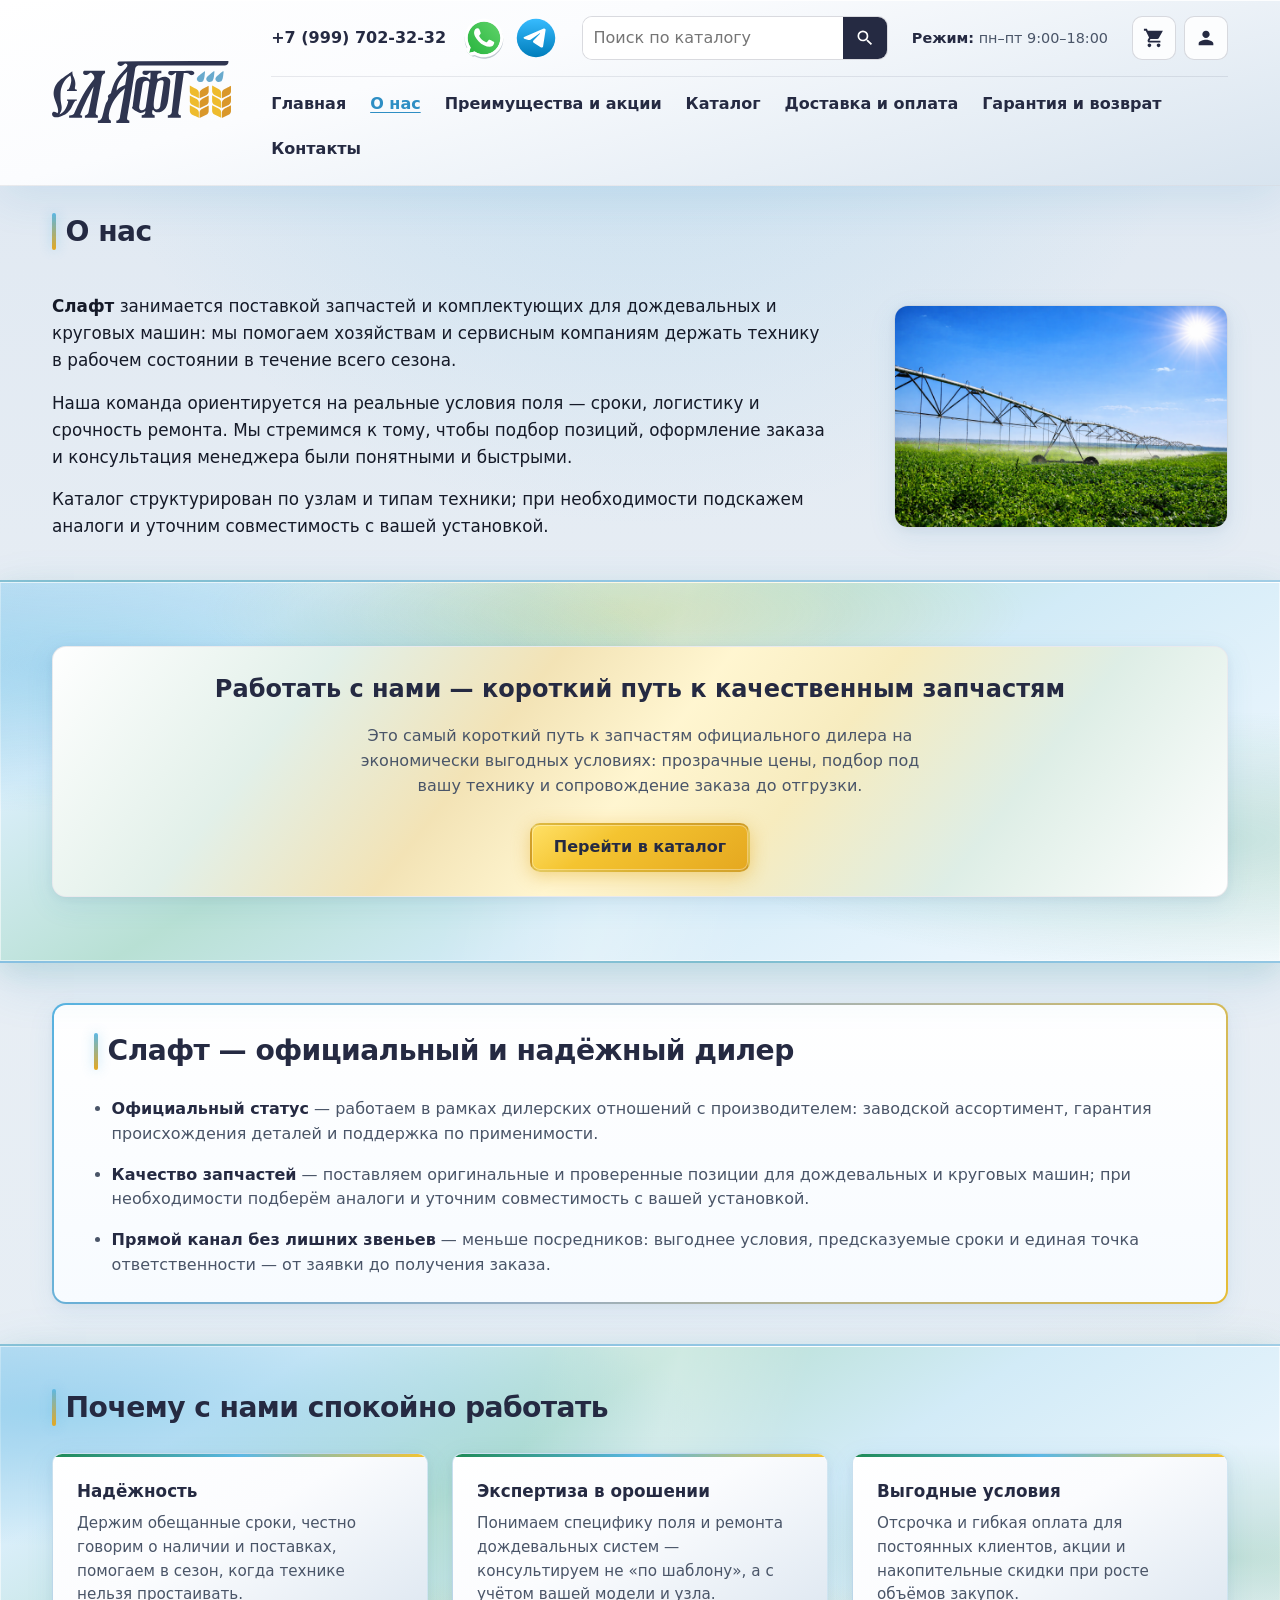
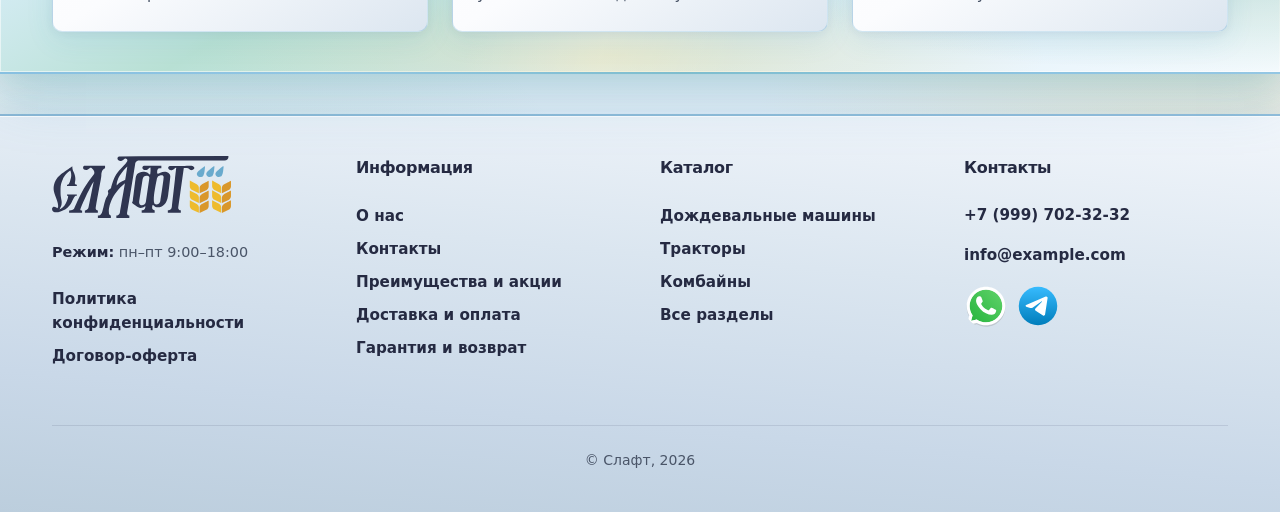
==== commit cc6a9a34: "Add files via upload" ====
--- a/about.html
+++ b/about.html
@@ -1,4 +1,4 @@
-<!DOCTYPE html>
+﻿<!DOCTYPE html>
 <html class="page-about" lang="ru">
 <head>
     <meta charset="UTF-8">
@@ -23,8 +23,7 @@
             <div class="header__panel" id="header-panel">
                 <div class="header__contacts">
                     <div class="header__phone">
-                        <a class="header__phone-number" href="tel:+78000000000">+7 (800) 000-00-00</a>
-                        <a class="header__phone-number" href="tel:+79000000000">+7 (900) 000-00-00</a>
+                        <a class="header__phone-number" href="tel:+79997023232">+7 (999) 702-32-32</a>
                     </div>
                     <div class="header__social">
                         <a class="header__social-link" href="#" aria-label="Написать в WhatsApp">
@@ -259,8 +258,7 @@
             </nav>
             <div class="footer__col footer__col--contacts" aria-labelledby="footer-contacts-title">
                 <p class="footer__col-title" id="footer-contacts-title">Контакты</p>
-                <a class="footer__link footer__link--phone" href="tel:+78000000000">+7 (800) 000-00-00</a>
-                <a class="footer__link footer__link--phone" href="tel:+79000000000">+7 (900) 000-00-00</a>
+                <a class="footer__link footer__link--phone" href="tel:+79997023232">+7 (999) 702-32-32</a>
                 <a class="footer__link footer__link--mail" href="mailto:info@example.com">info@example.com</a>
                 <div class="footer__social">
                     <a class="footer__social-link" href="#" aria-label="Написать в WhatsApp">
--- a/css/style.css
+++ b/css/style.css
@@ -2876,3 +2876,827 @@
     color: var(--color-sky-deep);
 }
 
+/* ==========================================================================
+   PRODUCT PAGE
+   ========================================================================== */
+
+/* Keyframes */
+
+@keyframes productGalleryPulse {
+    0%, 100% {
+        box-shadow:
+            0 0 0 0 rgba(92, 184, 229, 0),
+            0 0 0 0 rgba(244, 196, 48, 0),
+            var(--shadow-card);
+    }
+    50% {
+        box-shadow:
+            0 0 0 3px rgba(92, 184, 229, 0.35),
+            0 0 32px rgba(92, 184, 229, 0.18),
+            var(--shadow-card);
+    }
+}
+
+@keyframes productBorderShimmer {
+    0%   { background-position: 0% 50%; }
+    50%  { background-position: 100% 50%; }
+    100% { background-position: 0% 50%; }
+}
+
+@keyframes productFadeUp {
+    from { opacity: 0; transform: translateY(18px); }
+    to   { opacity: 1; transform: translateY(0); }
+}
+
+@keyframes productPriceGlow {
+    0%, 100% { text-shadow: none; }
+    50%       { text-shadow: 0 0 24px rgba(244, 196, 48, 0.45); }
+}
+
+@keyframes consultPulse {
+    0%, 100% { box-shadow: 0 0 0 0 rgba(92, 184, 229, 0); }
+    60%       { box-shadow: 0 0 0 5px rgba(92, 184, 229, 0.14); }
+}
+
+/* Page layout */
+
+.product-page {
+    position: relative;
+    overflow: hidden;
+    padding-block: var(--space-lg);
+}
+
+/* Декоративные фоновые пятна */
+
+.product-page__glow {
+    position: absolute;
+    border-radius: 50%;
+    pointer-events: none;
+    z-index: 0;
+    filter: blur(72px);
+}
+
+.product-page__glow--1 {
+    width: 600px;
+    height: 400px;
+    top: -80px;
+    right: -120px;
+    background: radial-gradient(ellipse at center, rgba(92, 184, 229, 0.22) 0%, transparent 70%);
+}
+
+.product-page__glow--2 {
+    width: 500px;
+    height: 350px;
+    bottom: 0;
+    left: -100px;
+    background: radial-gradient(ellipse at center, rgba(31, 138, 85, 0.15) 0%, transparent 70%);
+}
+
+.product-page > .layout {
+    position: relative;
+    z-index: 1;
+}
+
+/* Breadcrumb */
+
+.breadcrumb {
+    margin-bottom: var(--space-md);
+}
+
+.breadcrumb__list {
+    display: flex;
+    flex-wrap: wrap;
+    align-items: center;
+    gap: 0.25rem 0.35rem;
+    list-style: none;
+    margin: 0;
+    padding: 0;
+    font-size: 0.82rem;
+    color: var(--color-text-muted);
+}
+
+.breadcrumb__item {
+    display: flex;
+    align-items: center;
+    gap: 0.35rem;
+}
+
+.breadcrumb__item:not(:last-child)::after {
+    content: "—";
+    opacity: 0.4;
+    font-size: 0.75rem;
+}
+
+.breadcrumb__link {
+    color: var(--color-text-muted);
+    text-decoration: none;
+    transition: color var(--transition);
+}
+
+.breadcrumb__link:hover {
+    color: var(--color-sky-deep);
+}
+
+.breadcrumb__item--current {
+    color: var(--color-steel-dark);
+    font-weight: 600;
+    max-width: 28ch;
+    white-space: nowrap;
+    overflow: hidden;
+    text-overflow: ellipsis;
+}
+
+/* Product title */
+
+.product-page__title {
+    margin: 0 0 var(--space-sm);
+    font-size: clamp(1.35rem, 2.6vw, 2rem);
+    font-weight: 800;
+    color: var(--color-steel-dark);
+    letter-spacing: -0.02em;
+    line-height: 1.25;
+}
+
+/* Actions row */
+
+.product-actions {
+    display: flex;
+    flex-wrap: wrap;
+    align-items: center;
+    justify-content: space-between;
+    gap: var(--space-sm);
+    margin-bottom: var(--space-sm);
+}
+
+.product-actions__left {
+    display: flex;
+    align-items: center;
+    gap: var(--space-xs);
+}
+
+.product-actions__right {
+    display: flex;
+    align-items: center;
+    gap: var(--space-md);
+}
+
+.product-actions__btn {
+    display: inline-flex;
+    align-items: center;
+    gap: 0.4rem;
+    padding: 0.45rem 0.9rem;
+    font: inherit;
+    font-size: 0.82rem;
+    font-weight: 600;
+    color: var(--color-text-muted);
+    background: rgba(255, 255, 255, 0.75);
+    border: 1px solid rgba(47, 53, 80, 0.16);
+    border-radius: var(--radius);
+    cursor: pointer;
+    transition: background var(--transition), border-color var(--transition), color var(--transition);
+}
+
+.product-actions__btn:hover {
+    background: #fff;
+    border-color: var(--color-sky);
+    color: var(--color-steel-dark);
+}
+
+.product-actions__article {
+    margin: 0;
+    font-size: 0.82rem;
+    color: var(--color-text-muted);
+}
+
+.product-actions__article strong {
+    color: var(--color-steel-dark);
+}
+
+/* Rating stars */
+
+.product-rating {
+    display: flex;
+    align-items: center;
+    gap: 0.15rem;
+}
+
+.product-rating__star {
+    font-size: 1.1rem;
+    line-height: 1;
+}
+
+.product-rating__star--empty {
+    color: var(--color-metal-2);
+}
+
+.product-rating__star--filled {
+    color: var(--color-gold);
+}
+
+.product-rating--sm .product-rating__star {
+    font-size: 1rem;
+}
+
+/* Divider */
+
+.product-page__divider {
+    border: 0;
+    border-top: 1px solid rgba(47, 53, 80, 0.1);
+    margin: 0 0 var(--space-md);
+}
+
+/* Product body: image (large) | combined aside */
+
+.product-body {
+    display: grid;
+    grid-template-columns: 1fr;
+    gap: var(--space-md);
+    margin-bottom: var(--space-lg);
+}
+
+.product-body > * {
+    animation: productFadeUp 0.5s ease both;
+}
+
+.product-body > *:nth-child(2) {
+    animation-delay: 0.1s;
+}
+
+@media (prefers-reduced-motion: reduce) {
+    .product-body > * {
+        animation: none;
+    }
+}
+
+@media (min-width: 768px) {
+    .product-body {
+        grid-template-columns: 1.4fr 1fr;
+        align-items: start;
+    }
+}
+
+/* Combined right panel */
+
+.product-aside {
+    display: flex;
+    flex-direction: column;
+    gap: var(--space-sm);
+}
+
+/* Gallery */
+
+.product-gallery__frame {
+    position: relative;
+    border-radius: calc(var(--radius-lg) + 2px);
+    padding: 2px;
+    background: linear-gradient(135deg, var(--color-sky), var(--color-gold-deep), var(--color-sky));
+    background-size: 300% 300%;
+    animation: productBorderShimmer 5s ease-in-out infinite;
+}
+
+.product-gallery__main {
+    background: var(--color-bg-card);
+    border-radius: var(--radius-lg);
+    overflow: hidden;
+    display: flex;
+    align-items: center;
+    justify-content: center;
+    min-height: 360px;
+    padding: var(--space-md);
+    animation: productGalleryPulse 4s ease-in-out infinite;
+}
+
+.product-gallery__img {
+    max-height: 440px;
+    width: auto;
+    max-width: 100%;
+    object-fit: contain;
+    margin-inline: auto;
+    transition: transform 0.35s ease;
+}
+
+.product-gallery__main:hover .product-gallery__img {
+    transform: scale(1.03);
+}
+
+/* Brief characteristics */
+
+.product-brief {
+    padding: var(--space-md);
+    background: rgba(255, 255, 255, 0.72);
+    border-radius: var(--radius-lg);
+    border: 1px solid rgba(47, 53, 80, 0.08);
+    box-shadow: var(--shadow-soft);
+}
+
+.product-brief__title {
+    margin: 0 0 var(--space-sm);
+    font-size: 1rem;
+    font-weight: 700;
+    color: var(--color-steel-dark);
+}
+
+.product-brief__list {
+    margin: 0;
+    padding: 0;
+    display: flex;
+    flex-direction: column;
+    gap: 0.6rem;
+}
+
+.product-brief__row {
+    display: flex;
+    align-items: baseline;
+    justify-content: space-between;
+    gap: var(--space-sm);
+    padding-bottom: 0.6rem;
+    border-bottom: 1px solid rgba(47, 53, 80, 0.07);
+}
+
+.product-brief__row:last-child {
+    padding-bottom: 0;
+    border-bottom: 0;
+}
+
+.product-brief__term {
+    font-size: 0.88rem;
+    color: var(--color-text-muted);
+    flex-shrink: 0;
+}
+
+.product-brief__value {
+    margin: 0;
+    font-size: 0.9rem;
+    font-weight: 700;
+    color: var(--color-steel-dark);
+    text-align: right;
+}
+
+/* Purchase block */
+
+.product-purchase {
+    position: relative;
+    background: var(--color-bg-card);
+    border-radius: var(--radius-lg);
+    border: 1px solid rgba(47, 53, 80, 0.1);
+    box-shadow: var(--shadow-card);
+    padding: var(--space-md);
+    display: flex;
+    flex-direction: column;
+    gap: var(--space-sm);
+    overflow: hidden;
+}
+
+.product-purchase::before {
+    content: '';
+    position: absolute;
+    top: 0;
+    left: 0;
+    right: 0;
+    height: 3px;
+    background: linear-gradient(90deg, var(--color-sky), var(--color-gold-deep));
+    background-size: 200% 100%;
+    animation: productBorderShimmer 3s ease-in-out infinite;
+}
+
+.product-purchase__price {
+    margin: 0;
+    font-size: clamp(1.5rem, 3vw, 2rem);
+    font-weight: 900;
+    color: var(--color-steel-dark);
+    letter-spacing: -0.02em;
+    line-height: 1.1;
+    animation: productPriceGlow 4s ease-in-out infinite;
+}
+
+.product-purchase__currency {
+    font-size: 0.65em;
+    font-weight: 700;
+}
+
+.product-purchase__availability {
+    display: flex;
+    align-items: center;
+    gap: 0.4rem;
+    margin: 0;
+    font-size: 0.9rem;
+    font-weight: 600;
+}
+
+.product-purchase__availability--in-stock {
+    color: var(--color-field);
+}
+
+.product-purchase__dot {
+    display: inline-block;
+    width: 8px;
+    height: 8px;
+    border-radius: 50%;
+    background: currentColor;
+    flex-shrink: 0;
+}
+
+.product-purchase__controls {
+    display: flex;
+    align-items: center;
+    gap: var(--space-xs);
+    flex-wrap: wrap;
+}
+
+/* Qty stepper */
+
+.product-qty {
+    display: flex;
+    align-items: center;
+    border: 1px solid rgba(47, 53, 80, 0.2);
+    border-radius: var(--radius);
+    overflow: hidden;
+    background: #fff;
+}
+
+.product-qty__btn {
+    display: flex;
+    align-items: center;
+    justify-content: center;
+    width: 38px;
+    height: 38px;
+    font-size: 1.1rem;
+    font-weight: 700;
+    background: transparent;
+    border: 0;
+    color: var(--color-steel-dark);
+    cursor: pointer;
+    transition: background var(--transition);
+    flex-shrink: 0;
+}
+
+.product-qty__btn:hover {
+    background: rgba(92, 184, 229, 0.12);
+}
+
+.product-qty__input {
+    width: 52px;
+    height: 38px;
+    text-align: center;
+    border: 0;
+    border-inline: 1px solid rgba(47, 53, 80, 0.12);
+    font: inherit;
+    font-weight: 700;
+    color: var(--color-steel-dark);
+    background: transparent;
+    -moz-appearance: textfield;
+}
+
+.product-qty__input::-webkit-outer-spin-button,
+.product-qty__input::-webkit-inner-spin-button {
+    -webkit-appearance: none;
+    margin: 0;
+}
+
+.product-purchase__cart-btn {
+    flex: 1;
+    min-width: 120px;
+    white-space: nowrap;
+}
+
+/* Tabs */
+
+.product-tabs {
+    background: rgba(255, 255, 255, 0.82);
+    backdrop-filter: blur(8px);
+    border-radius: var(--radius-lg);
+    border: 1px solid rgba(92, 184, 229, 0.18);
+    box-shadow: var(--shadow-soft), 0 0 0 1px rgba(255, 255, 255, 0.8) inset;
+    overflow: hidden;
+    animation: productFadeUp 0.5s 0.2s ease both;
+}
+
+@media (prefers-reduced-motion: reduce) {
+    .product-tabs {
+        animation: none;
+    }
+}
+
+.product-tabs__nav {
+    display: flex;
+    flex-wrap: wrap;
+    gap: 0;
+    border-bottom: 2px solid rgba(47, 53, 80, 0.08);
+    background: linear-gradient(180deg, rgba(255,255,255,0.95) 0%, rgba(232, 238, 244, 0.6) 100%);
+}
+
+.product-tabs__tab {
+    padding: 0.85rem 1.35rem;
+    font: inherit;
+    font-size: 0.82rem;
+    font-weight: 700;
+    letter-spacing: 0.06em;
+    text-transform: uppercase;
+    color: var(--color-text-muted);
+    background: transparent;
+    border: 0;
+    border-bottom: 2px solid transparent;
+    margin-bottom: -2px;
+    cursor: pointer;
+    transition: color var(--transition), border-color var(--transition), background var(--transition);
+}
+
+.product-tabs__tab:hover {
+    color: var(--color-steel-dark);
+    background: rgba(92, 184, 229, 0.06);
+}
+
+.product-tabs__tab--active {
+    color: var(--color-sky-deep);
+    border-bottom-color: transparent;
+    background: transparent;
+    position: relative;
+}
+
+.product-tabs__tab--active::after {
+    content: '';
+    position: absolute;
+    bottom: -2px;
+    left: 0;
+    right: 0;
+    height: 2px;
+    background: linear-gradient(90deg, var(--color-sky), var(--color-gold-deep));
+    border-radius: 2px 2px 0 0;
+}
+
+.product-tabs__panel {
+    /* visible by default */
+}
+
+.product-tabs__panel--hidden {
+    display: none;
+}
+
+.product-tabs__inner {
+    display: grid;
+    grid-template-columns: 1fr;
+    gap: var(--space-md);
+    padding: var(--space-md);
+}
+
+@media (min-width: 1024px) {
+    .product-tabs__inner {
+        grid-template-columns: 1fr 260px;
+        align-items: start;
+    }
+}
+
+/* Specs table */
+
+.product-specs__group {
+    margin-bottom: var(--space-md);
+}
+
+.product-specs__group:last-child {
+    margin-bottom: 0;
+}
+
+.product-specs__group-title {
+    margin: 0 0 var(--space-sm);
+    font-size: 1rem;
+    font-weight: 800;
+    color: var(--color-steel-dark);
+}
+
+.product-specs__table {
+    margin: 0;
+    padding: 0;
+    display: flex;
+    flex-direction: column;
+    gap: 0;
+    border: 1px solid rgba(47, 53, 80, 0.08);
+    border-radius: var(--radius);
+    overflow: hidden;
+    background: var(--color-bg-card);
+}
+
+.product-specs__row {
+    display: flex;
+    align-items: baseline;
+    gap: var(--space-sm);
+    padding: 0.6rem var(--space-sm);
+    border-bottom: 1px solid rgba(47, 53, 80, 0.06);
+}
+
+.product-specs__row:last-child {
+    border-bottom: 0;
+}
+
+.product-specs__row:nth-child(even) {
+    background: rgba(232, 238, 244, 0.4);
+}
+
+.product-specs__term {
+    flex: 1;
+    font-size: 0.88rem;
+    color: var(--color-sky-deep);
+    min-width: 0;
+}
+
+.product-specs__term::after {
+    content: "";
+    display: inline-block;
+    width: 100%;
+    height: 1px;
+    vertical-align: middle;
+    border-bottom: 1px dashed rgba(47, 53, 80, 0.18);
+    margin-left: 0.25rem;
+}
+
+.product-specs__value {
+    margin: 0;
+    font-size: 0.9rem;
+    font-weight: 700;
+    color: var(--color-steel-dark);
+    white-space: nowrap;
+    flex-shrink: 0;
+}
+
+.product-specs__value--accent {
+    color: var(--color-sky-deep);
+}
+
+/* Description */
+
+.product-description {
+    font-size: 0.95rem;
+    line-height: 1.7;
+    color: var(--color-text);
+}
+
+.product-description p {
+    margin: 0 0 var(--space-sm);
+}
+
+.product-description p:last-child {
+    margin-bottom: 0;
+}
+
+.product-description h3 {
+    margin: var(--space-sm) 0 var(--space-xs);
+    font-size: 1.05rem;
+    font-weight: 800;
+    color: var(--color-steel-dark);
+}
+
+.product-description__list {
+    margin: 0 0 var(--space-sm);
+    padding-left: 1.5rem;
+    display: flex;
+    flex-direction: column;
+    gap: 0.5rem;
+}
+
+.product-description__list li {
+    font-size: 0.95rem;
+    line-height: 1.6;
+}
+
+/* Reviews */
+
+.product-reviews__header {
+    display: flex;
+    flex-wrap: wrap;
+    align-items: center;
+    justify-content: space-between;
+    gap: var(--space-sm);
+    margin-bottom: var(--space-sm);
+}
+
+.product-reviews__title {
+    margin: 0;
+    font-size: 1.15rem;
+    font-weight: 800;
+    color: var(--color-steel-dark);
+}
+
+.product-reviews__meta {
+    display: flex;
+    align-items: center;
+    gap: var(--space-sm);
+    flex-wrap: wrap;
+}
+
+.product-reviews__rating-label {
+    font-size: 0.85rem;
+    color: var(--color-text-muted);
+    font-weight: 600;
+    margin-left: 0.3rem;
+}
+
+.product-reviews__add-btn {
+    font-size: 0.82rem;
+    padding: 0.45rem 1rem;
+}
+
+.product-reviews__empty {
+    background: var(--color-bg-card);
+    border: 1px solid rgba(47, 53, 80, 0.08);
+    border-radius: var(--radius);
+    padding: var(--space-md) var(--space-lg);
+    color: var(--color-text-muted);
+    font-size: 0.9rem;
+    line-height: 1.6;
+}
+
+/* Delivery tab */
+
+.product-delivery__title {
+    margin: 0 0 var(--space-sm);
+    font-size: 1.2rem;
+    font-weight: 800;
+    color: var(--color-steel-dark);
+}
+
+.product-delivery__subtitle {
+    margin: var(--space-sm) 0 0.4rem;
+    font-size: 1rem;
+    font-weight: 700;
+    color: var(--color-steel-dark);
+}
+
+.product-delivery p {
+    margin: 0 0 0.6rem;
+    font-size: 0.93rem;
+    line-height: 1.65;
+    color: var(--color-text-muted);
+}
+
+.product-delivery a {
+    color: var(--color-sky-deep);
+}
+
+/* Consultation sidebar widget */
+
+.product-consult {
+    background: linear-gradient(160deg, #fff 0%, rgba(232, 238, 244, 0.6) 100%);
+    border: 1px solid rgba(92, 184, 229, 0.28);
+    border-radius: var(--radius-lg);
+    box-shadow: var(--shadow-soft);
+    padding: var(--space-md);
+    display: flex;
+    flex-direction: column;
+    align-items: center;
+    text-align: center;
+    gap: 0.5rem;
+    animation: consultPulse 3.5s ease-in-out infinite;
+    transition: border-color var(--transition), box-shadow var(--transition);
+}
+
+.product-consult:hover {
+    border-color: rgba(92, 184, 229, 0.55);
+    box-shadow: 0 8px 32px rgba(92, 184, 229, 0.18), var(--shadow-soft);
+    animation: none;
+}
+
+.product-consult__icon {
+    display: block;
+    color: var(--color-sky-deep);
+    flex-shrink: 0;
+}
+
+.product-consult__title {
+    margin: 0;
+    font-size: 1rem;
+    font-weight: 800;
+    color: var(--color-steel-dark);
+}
+
+.product-consult__text {
+    margin: 0;
+    font-size: 0.85rem;
+    color: var(--color-text-muted);
+    line-height: 1.5;
+}
+
+.product-consult__divider {
+    border: 0;
+    border-top: 1px solid rgba(47, 53, 80, 0.1);
+    width: 100%;
+    margin: 0.25rem 0;
+}
+
+.product-consult__link {
+    font: inherit;
+    font-size: 0.82rem;
+    font-weight: 700;
+    letter-spacing: 0.06em;
+    text-transform: uppercase;
+    text-decoration: none;
+    color: var(--color-text-muted);
+    background: none;
+    border: 0;
+    padding: 0;
+    cursor: pointer;
+    transition: color var(--transition);
+}
+
+.product-consult__link:hover {
+    color: var(--color-sky-deep);
+}
+
